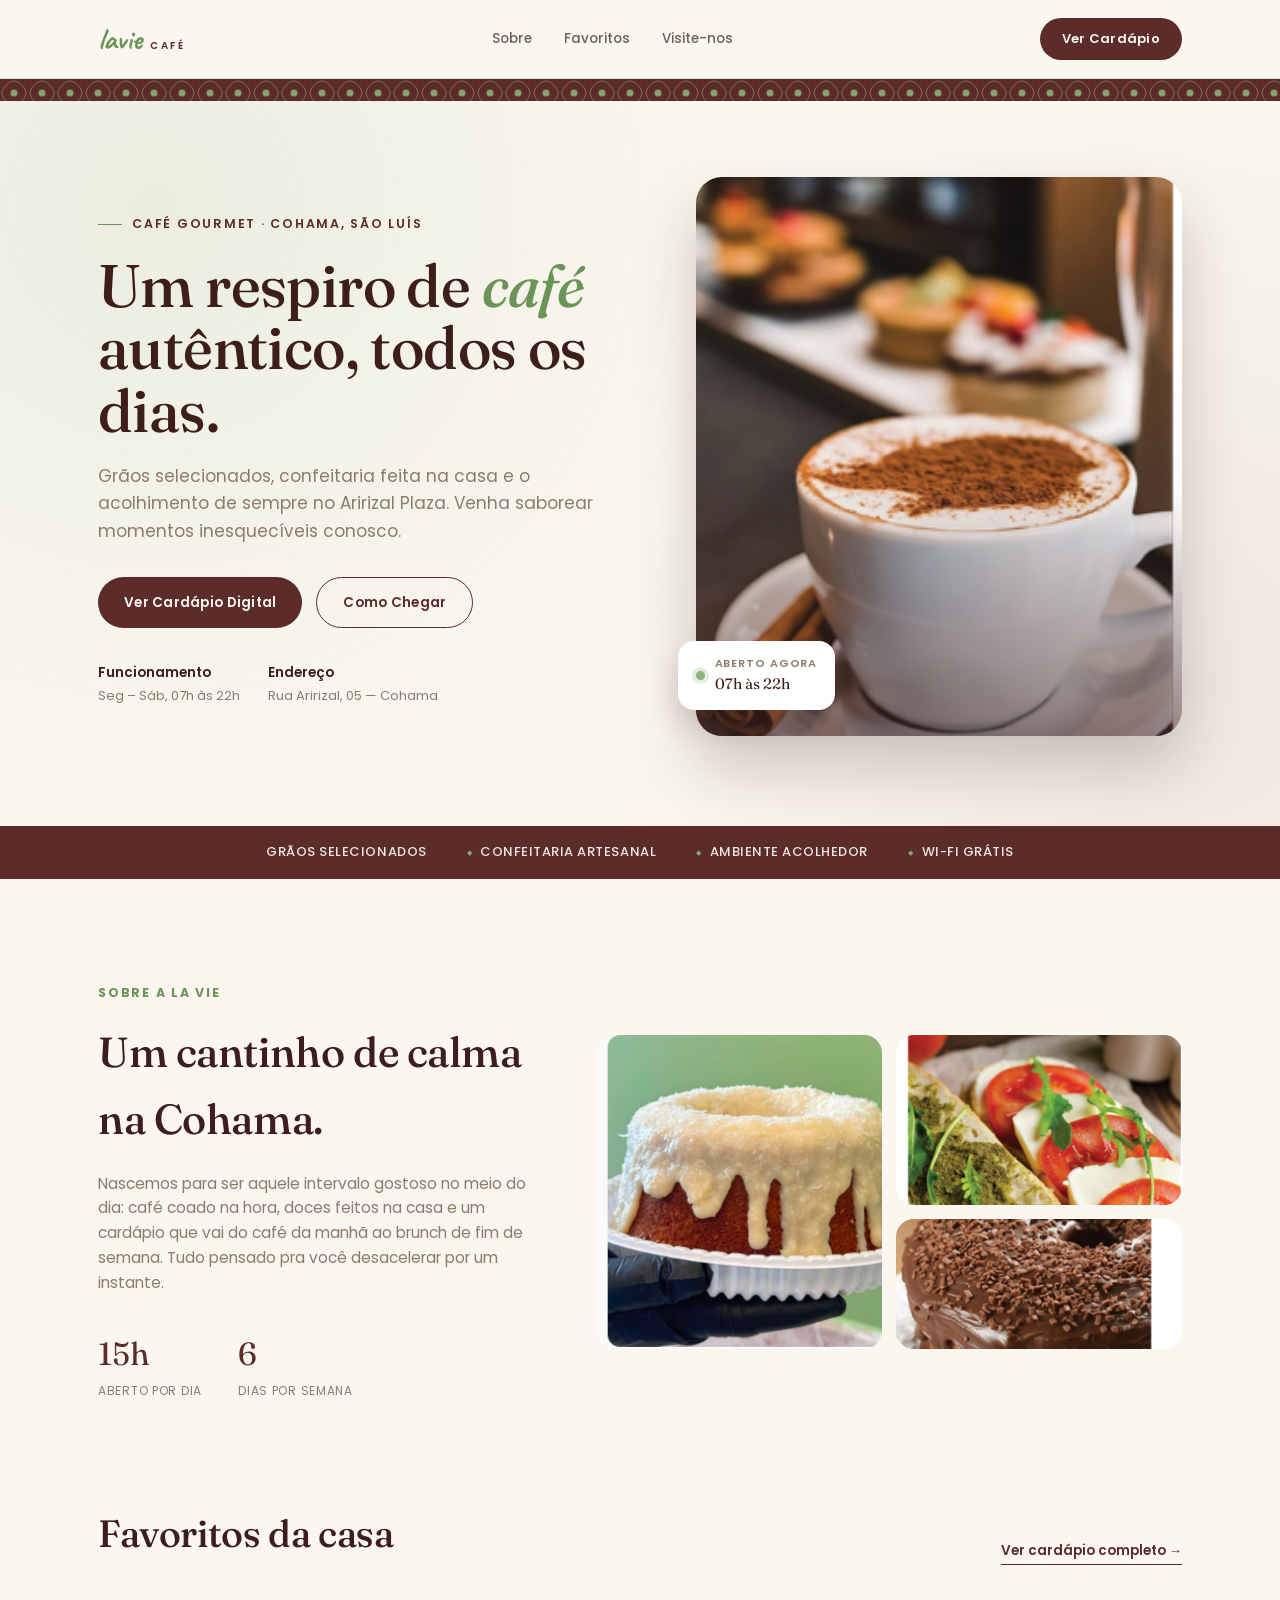
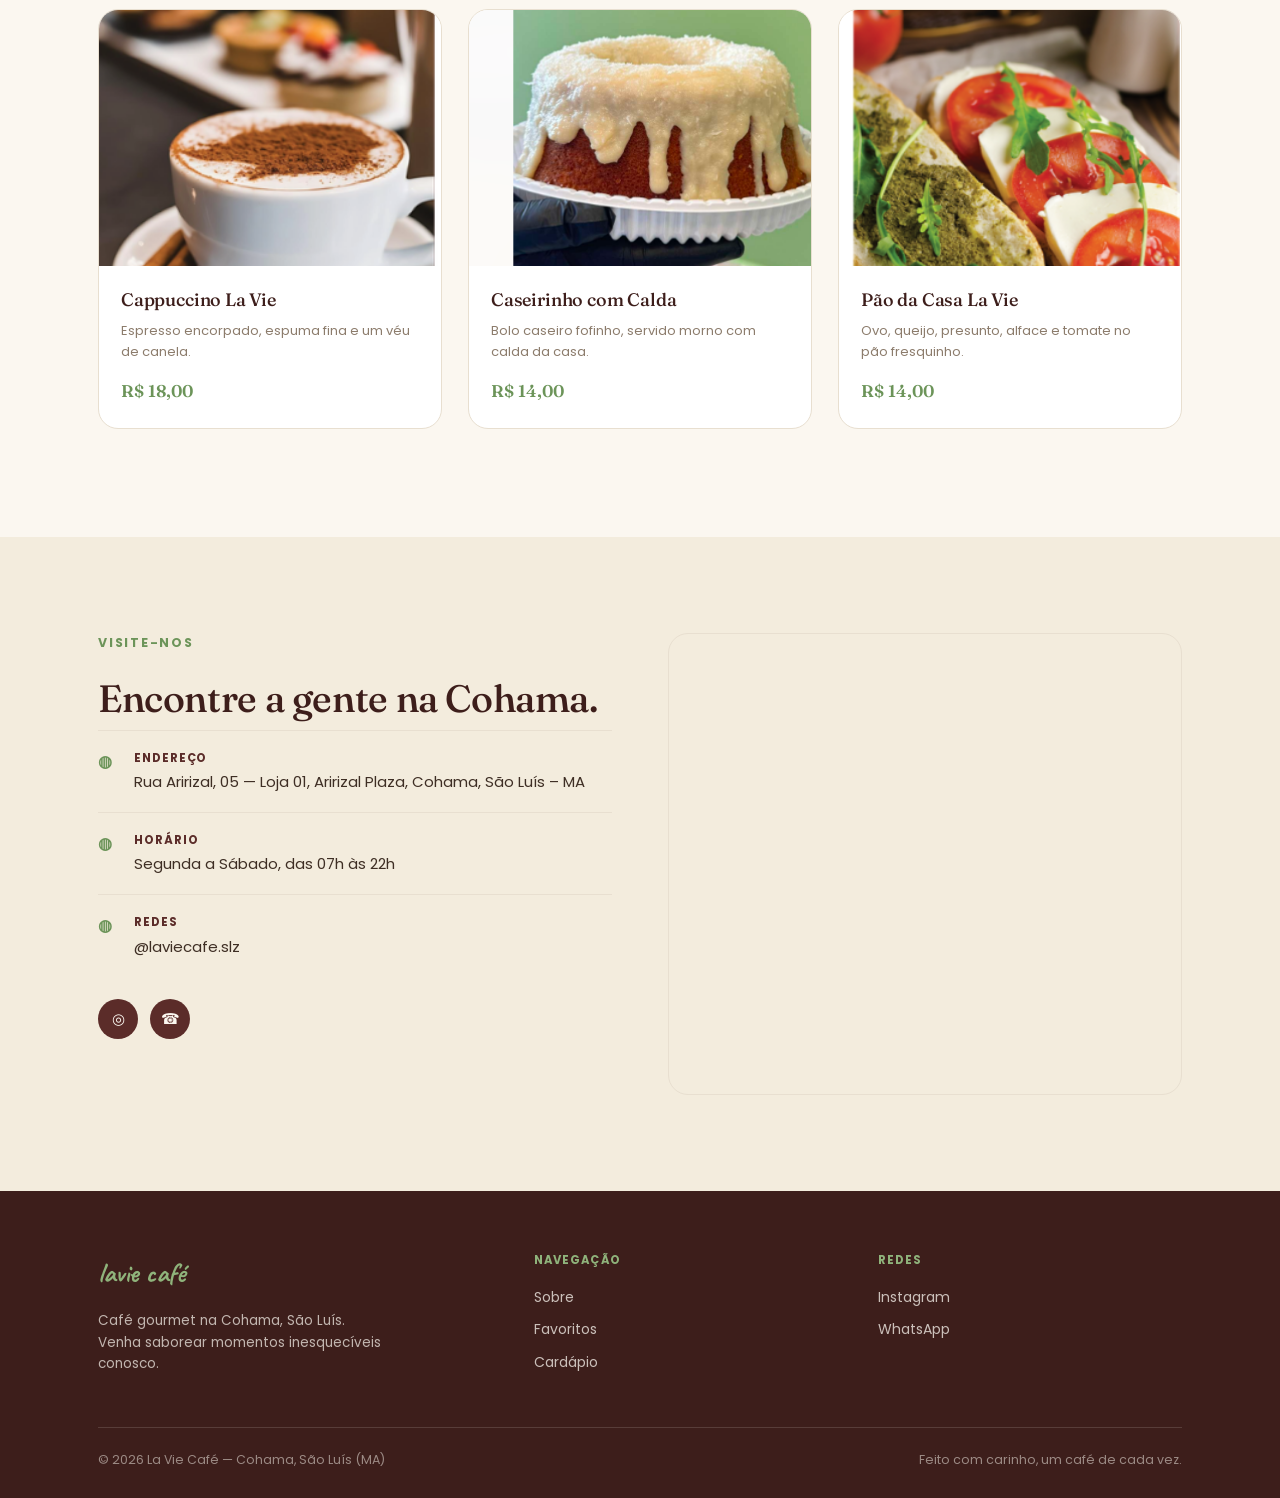
==== index.html @ a573edb9 "Site LaVie Café" ====
<!DOCTYPE html>
<html lang="pt-BR">
<head>
<meta charset="UTF-8">
<meta name="viewport" content="width=device-width, initial-scale=1.0">
<title>La Vie Café | SLZ — Café Gourmet em Cohama, São Luís</title>

<!-- Fontes -->
<link rel="preconnect" href="https://fonts.googleapis.com">
<link rel="preconnect" href="https://fonts.gstatic.com" crossorigin>
<link href="https://fonts.googleapis.com/css2?family=Caveat:wght@600;700&family=Fraunces:ital,opsz,wght@0,9..144,400;0,9..144,500;0,9..144,600;1,9..144,500&family=Poppins:wght@300;400;500;600;700&display=swap" rel="stylesheet">

<!-- CSS: base.css tem as cores/reset, home.css é só desta página -->
<link rel="stylesheet" href="css/base.css">
<link rel="stylesheet" href="css/home.css">
</head>
<body>

<header>
  <nav class="wrap">
    <div class="brand brand-script">lavie <small>café</small></div>
    <div class="navlinks">
      <a href="#sobre">Sobre</a>
      <a href="#favoritos">Favoritos</a>
      <a href="#visite">Visite-nos</a>
    </div>
    <a href="cardapio.html" class="nav-cta">Ver Cardápio</a>
  </nav>
</header>

<div class="azulejo"></div>

<section class="hero">
  <div class="wrap hero-grid">
    <div>
      <div class="eyebrow">Café Gourmet · Cohama, São Luís</div>
      <h1>Um respiro de <em>café</em> autêntico, todos os dias.</h1>
      <p class="lede">Grãos selecionados, confeitaria feita na casa e o acolhimento de sempre no Aririzal Plaza. Venha saborear momentos inesquecíveis conosco.</p>
      <div class="hero-actions">
        <a href="cardapio.html" class="btn btn-primary">Ver Cardápio Digital</a>
        <a href="#visite" class="btn btn-ghost">Como Chegar</a>
      </div>
      <div class="hero-meta">
        <div><strong>Funcionamento</strong>Seg – Sáb, 07h às 22h</div>
        <div><strong>Endereço</strong>Rua Aririzal, 05 — Cohama</div>
      </div>
    </div>
    <div class="hero-photo">
      <div class="frame">
        <img src="assets/hero-espresso.png" alt="Cappuccino La Vie servido com canela">
      </div>
      <div class="badge">
        <span class="dot"></span>
        <div><div class="t1">Aberto agora</div><div class="t2">07h às 22h</div></div>
      </div>
    </div>
  </div>
</section>

<div class="strip">
  <div class="wrap">
    <span>Grãos selecionados</span>
    <span>Confeitaria artesanal</span>
    <span>Ambiente acolhedor</span>
    <span>Wi-Fi grátis</span>
  </div>
</div>

<section class="sobre" id="sobre">
  <div class="wrap">
    <div>
      <div class="kicker">Sobre a La Vie</div>
      <h2>Um cantinho de calma na Cohama.</h2>
      <p>Nascemos para ser aquele intervalo gostoso no meio do dia: café coado na hora, doces feitos na casa e um cardápio que vai do café da manhã ao brunch de fim de semana. Tudo pensado pra você desacelerar por um instante.</p>
      <div class="stats">
        <div><div class="n">15h</div><div class="l">Aberto por dia</div></div>
        <div><div class="n">6</div><div class="l">Dias por semana</div></div>
      </div>
    </div>
    <div class="collage">
      <div class="c1"><img src="assets/gal-coco.png" alt="Bolo caseiro com calda"></div>
      <img src="assets/gal-bruschetta.png" alt="Torrada com tomate e rúcula">
      <img src="assets/gal-donut.png" alt="Bolo de chocolate cremoso">
    </div>
  </div>
</section>

<section class="favoritos" id="favoritos">
  <div class="wrap">
    <div class="fav-head">
      <h2>Favoritos da casa</h2>
      <a href="cardapio.html">Ver cardápio completo →</a>
    </div>
    <div class="fav-grid">
      <div class="fav-card">
        <div class="ph"><img src="assets/hero-espresso.png" alt="Cappuccino La Vie"></div>
        <div class="body">
          <h3>Cappuccino La Vie</h3>
          <p>Espresso encorpado, espuma fina e um véu de canela.</p>
          <div class="price">R$ 18,00</div>
        </div>
      </div>
      <div class="fav-card">
        <div class="ph"><img src="assets/gal-coco.png" alt="Caseirinho com calda"></div>
        <div class="body">
          <h3>Caseirinho com Calda</h3>
          <p>Bolo caseiro fofinho, servido morno com calda da casa.</p>
          <div class="price">R$ 14,00</div>
        </div>
      </div>
      <div class="fav-card">
        <div class="ph"><img src="assets/gal-bruschetta.png" alt="Pão da casa La Vie"></div>
        <div class="body">
          <h3>Pão da Casa La Vie</h3>
          <p>Ovo, queijo, presunto, alface e tomate no pão fresquinho.</p>
          <div class="price">R$ 14,00</div>
        </div>
      </div>
    </div>
  </div>
</section>

<section class="visit" id="visite">
  <div class="wrap">
    <div>
      <div class="kicker">Visite-nos</div>
      <h2>Encontre a gente na Cohama.</h2>
      <div class="info-row">
        <div class="ic">◍</div>
        <div><div class="label">Endereço</div><div class="val">Rua Aririzal, 05 — Loja 01, Aririzal Plaza, Cohama, São Luís – MA</div></div>
      </div>
      <div class="info-row">
        <div class="ic">◍</div>
        <div><div class="label">Horário</div><div class="val">Segunda a Sábado, das 07h às 22h</div></div>
      </div>
      <div class="info-row">
        <div class="ic">◍</div>
        <div><div class="label">Redes</div><div class="val">@laviecafe.slz</div></div>
      </div>
      <div class="socials">
        <a href="https://instagram.com/laviecafe.slz" target="_blank" rel="noopener" aria-label="Instagram">◎</a>
        <a href="#" aria-label="WhatsApp">☎</a>
      </div>
    </div>
    <div class="map-frame">
      <iframe src="https://www.google.com/maps?q=Rua+Aririzal,+05,+Cohama,+S%C3%A3o+Luis+-+MA&output=embed" loading="lazy" referrerpolicy="no-referrer-when-downgrade"></iframe>
    </div>
  </div>
</section>

<footer>
  <div class="wrap">
    <div class="foot-grid">
      <div>
        <div class="brand brand-script">lavie café</div>
        <p class="tag">Café gourmet na Cohama, São Luís. Venha saborear momentos inesquecíveis conosco.</p>
      </div>
      <div class="col">
        <div class="col-title">Navegação</div>
        <a href="#sobre">Sobre</a>
        <a href="#favoritos">Favoritos</a>
        <a href="cardapio.html">Cardápio</a>
      </div>
      <div class="col">
        <div class="col-title">Redes</div>
        <a href="https://instagram.com/laviecafe.slz" target="_blank" rel="noopener">Instagram</a>
        <a href="#">WhatsApp</a>
      </div>
    </div>
    <div class="foot-bottom">
      <span>© 2026 La Vie Café — Cohama, São Luís (MA)</span>
      <span>Feito com carinho, um café de cada vez.</span>
    </div>
  </div>
</footer>

</body>
</html>
---- css/base.css ----
/* =========================================================
   BASE.CSS
   Variáveis de cor, reset e tipografia — usado por TODAS as páginas.
   Se quiser mudar a cor principal do site inteiro, mexa aqui.
========================================================= */

:root{
  /* Cores da marca */
  --wine: #5B2C29;        /* vinho escuro — cor principal */
  --wine-deep: #3D1E1B;   /* vinho ainda mais escuro — headers/footers */
  --green: #8FB37B;       /* verde-sálvia — acentos */
  --green-dark: #6C9459;  /* verde mais escuro — texto/hover */
  --green-soft: #E4EEDC;  /* verde clarinho — fundos suaves */

  /* Neutros */
  --cream: #FBF7F0;       /* fundo principal do site */
  --cream-2: #F3ECDD;     /* fundo alternativo (seções) */
  --white: #FFFFFF;
  --text: #3E2E24;        /* texto principal */
  --text-soft: #8C7C6C;   /* texto secundário/descrições */
  --line: #E8DFD0;        /* linhas e bordas */
}

*{ box-sizing: border-box; margin: 0; padding: 0; }

html{ scroll-behavior: smooth; }

body{
  background: var(--cream);
  color: var(--text);
  font-family: 'Poppins', sans-serif;
  line-height: 1.6;
  -webkit-font-smoothing: antialiased;
}

a{ color: inherit; text-decoration: none; }
img{ max-width: 100%; display: block; }

/* Container central usado em quase toda seção */
.wrap{
  max-width: 1140px;
  margin: 0 auto;
  padding: 0 28px;
}

/* Títulos usam a fonte serifada Fraunces */
h1, h2, h3, .display{
  font-family: 'Fraunces', serif;
  font-weight: 500;
  letter-spacing: -0.01em;
}

/* Logotipo cursivo "lavie café" — reaproveitado em vários lugares */
.brand-script{
  font-family: 'Caveat', cursive;
  font-weight: 700;
  color: var(--green-dark);
}
---- css/home.css ----
/* =========================================================
   HOME.CSS
   Estilos exclusivos da página inicial (index.html).
   Depende de base.css (variáveis de cor e reset).
========================================================= */

/* ---------- Faixa de azulejo (elemento decorativo) ---------- */
.azulejo{
  height: 22px;
  width: 100%;
  background-image: url("data:image/svg+xml,%3Csvg xmlns='http://www.w3.org/2000/svg' width='56' height='56' viewBox='0 0 56 56'%3E%3Crect width='56' height='56' fill='%235B2C29'/%3E%3Cpath d='M28 4 C38 4 52 18 52 28 C52 38 38 52 28 52 C18 52 4 38 4 28 C4 18 18 4 28 4 Z' fill='none' stroke='%238FB37B' stroke-width='1.3' opacity='.8'/%3E%3Ccircle cx='28' cy='28' r='7' fill='%238FB37B' opacity='.85'/%3E%3C/svg%3E");
  background-size: 28px 28px;
}

/* ---------- Cabeçalho / navegação ---------- */
header{
  position: sticky; top: 0; z-index: 60;
  background: rgba(251,247,240,.94);
  backdrop-filter: blur(8px);
  border-bottom: 1px solid var(--line);
}
nav.wrap{ display:flex; align-items:center; justify-content:space-between; height:78px; }
.brand{ font-size:30px; display:flex; align-items:baseline; gap:8px; }
.brand small{
  font-family:'Poppins',sans-serif; font-size:10px; letter-spacing:.25em;
  text-transform:uppercase; color:var(--wine); font-weight:600;
}
.navlinks{ display:flex; gap:32px; font-size:13.5px; font-weight:500; }
.navlinks a{ opacity:.75; transition:opacity .2s, color .2s; }
.navlinks a:hover{ opacity:1; color:var(--wine); }
.nav-cta{
  font-size:13px; padding:11px 22px; background:var(--wine); color:var(--cream);
  border-radius:999px; font-weight:600; letter-spacing:.02em;
  transition:background .2s, transform .2s;
}
.nav-cta:hover{ background:var(--wine-deep); transform:translateY(-1px); }

/* ---------- Hero ---------- */
.hero{ padding:76px 0 90px; position:relative; overflow:hidden; }
.hero::before{
  content:""; position:absolute; inset:0;
  background: radial-gradient(circle at 12% 15%, rgba(143,179,123,.14), transparent 45%),
              radial-gradient(circle at 92% 80%, rgba(91,44,41,.08), transparent 45%);
  pointer-events:none;
}
.hero-grid{ display:grid; grid-template-columns:1.05fr .95fr; gap:60px; align-items:center; position:relative; }
.eyebrow{
  display:inline-flex; align-items:center; gap:10px; font-size:12.5px;
  letter-spacing:.14em; text-transform:uppercase; color:var(--wine); font-weight:600; margin-bottom:20px;
}
.eyebrow::before{ content:""; width:24px; height:1px; background:var(--green-dark); }
.hero h1{ font-size:clamp(38px,5.2vw,60px); line-height:1.04; color:var(--wine-deep); }
.hero h1 em{ font-style:italic; color:var(--green-dark); }
.hero p.lede{ margin-top:22px; font-size:17px; max-width:46ch; color:var(--text-soft); }
.hero-actions{ margin-top:32px; display:flex; gap:14px; flex-wrap:wrap; }

.btn{
  display:inline-flex; align-items:center; gap:8px; padding:14px 26px; border-radius:999px;
  font-size:13.5px; font-weight:600; letter-spacing:.02em;
  transition:transform .18s ease, box-shadow .18s ease, background .18s ease;
}
.btn-primary{ background:var(--wine); color:var(--cream); }
.btn-primary:hover{ transform:translateY(-2px); box-shadow:0 12px 26px rgba(91,44,41,.28); background:var(--wine-deep); }
.btn-ghost{ border:1.5px solid var(--wine); color:var(--wine); }
.btn-ghost:hover{ background:var(--wine); color:var(--cream); transform:translateY(-2px); }

.hero-meta{ margin-top:34px; display:flex; gap:28px; flex-wrap:wrap; font-size:13px; color:var(--text-soft); }
.hero-meta strong{ display:block; color:var(--wine-deep); font-size:13.5px; font-weight:600; margin-bottom:2px; }

.hero-photo{ position:relative; }
.hero-photo .frame{
  border-radius:26px; overflow:hidden; position:relative;
  box-shadow:0 30px 60px rgba(61,30,27,.22);
  aspect-ratio: 4/4.6;
}
.hero-photo .frame img{ width:100%; height:100%; object-fit:cover; }
.hero-photo .frame::after{
  content:""; position:absolute; inset:0;
  background:linear-gradient(180deg, rgba(61,30,27,0) 55%, rgba(61,30,27,.55) 100%);
}
.badge{
  position:absolute; left:-18px; bottom:26px;
  background:var(--white); border-radius:16px; padding:14px 18px;
  box-shadow:0 14px 30px rgba(61,30,27,.18);
  display:flex; align-items:center; gap:10px; z-index:2;
}
.badge .dot{ width:9px; height:9px; border-radius:50%; background:var(--green); box-shadow:0 0 0 4px var(--green-soft); }
.badge .t1{ font-size:11px; text-transform:uppercase; letter-spacing:.08em; color:var(--text-soft); font-weight:600; }
.badge .t2{ font-family:'Fraunces',serif; font-size:15px; color:var(--wine-deep); }

/* ---------- Faixa de destaques ---------- */
.strip{ background:var(--wine); color:var(--cream); padding:16px 0; }
.strip .wrap{
  display:flex; justify-content:center; gap:40px; flex-wrap:wrap;
  font-size:13px; letter-spacing:.04em; text-transform:uppercase; font-weight:500; opacity:.92;
}
.strip .wrap span{ display:flex; align-items:center; gap:8px; }
.strip .wrap span::before{ content:"◆"; font-size:7px; color:var(--green); }
.strip .wrap span:first-child::before{ display:none; }

/* ---------- Sobre ---------- */
.sobre{ padding:104px 0; }
.sobre .wrap{ display:grid; grid-template-columns:.85fr 1.15fr; gap:64px; align-items:center; }
.kicker{ font-size:12.5px; letter-spacing:.14em; text-transform:uppercase; color:var(--green-dark); font-weight:700; margin-bottom:16px; }
.sobre h2{ font-size:clamp(30px,4vw,42px); color:var(--wine-deep); }
.sobre p{ margin-top:18px; font-size:15.5px; color:var(--text-soft); max-width:48ch; }
.sobre .stats{ display:flex; gap:36px; margin-top:32px; }
.sobre .stats .n{ font-family:'Fraunces',serif; font-size:32px; color:var(--wine); }
.sobre .stats .l{ font-size:12px; color:var(--text-soft); text-transform:uppercase; letter-spacing:.06em; margin-top:2px; }

.collage{ display:grid; grid-template-columns:1fr 1fr; grid-template-rows:170px 130px; gap:14px; }
.collage img{ width:100%; height:100%; object-fit:cover; border-radius:18px; }
.collage .c1{ grid-row:1/3; height:100%; }
.collage .c1 img{ height:100%; }

/* ---------- Favoritos da casa ---------- */
.favoritos{ padding:0 0 108px; }
.fav-head{ display:flex; justify-content:space-between; align-items:flex-end; gap:24px; margin-bottom:44px; flex-wrap:wrap; }
.fav-head h2{ font-size:clamp(28px,3.6vw,38px); color:var(--wine-deep); }
.fav-head a{ font-size:13.5px; font-weight:600; color:var(--wine); border-bottom:1.5px solid var(--wine); padding-bottom:2px; }
.fav-grid{ display:grid; grid-template-columns:repeat(3,1fr); gap:26px; }
.fav-card{ background:var(--white); border-radius:20px; overflow:hidden; border:1px solid var(--line); transition:transform .2s ease, box-shadow .2s ease; }
.fav-card:hover{ transform:translateY(-5px); box-shadow:0 18px 34px rgba(61,30,27,.14); }
.fav-card .ph{ aspect-ratio:4/3; overflow:hidden; }
.fav-card .ph img{ width:100%; height:100%; object-fit:cover; }
.fav-card .body{ padding:20px 22px 24px; }
.fav-card h3{ font-size:18px; color:var(--wine-deep); }
.fav-card p{ font-size:13px; color:var(--text-soft); margin-top:6px; }
.fav-card .price{ margin-top:14px; font-family:'Fraunces',serif; font-weight:600; color:var(--green-dark); font-size:17px; }

/* ---------- Visite-nos ---------- */
.visit{ background:var(--cream-2); padding:96px 0; }
.visit .wrap{ display:grid; grid-template-columns:1fr 1fr; gap:56px; }
.visit h2{ font-size:clamp(28px,3.6vw,38px); color:var(--wine-deep); }
.info-row{ display:flex; gap:16px; padding:18px 0; border-top:1px solid var(--line); }
.info-row:last-of-type{ border-bottom:1px solid var(--line); }
.info-row .ic{ width:20px; color:var(--green-dark); font-weight:700; }
.info-row .label{ font-size:11.5px; text-transform:uppercase; letter-spacing:.08em; color:var(--wine); font-weight:700; }
.info-row .val{ margin-top:3px; font-size:15px; }
.socials{ display:flex; gap:12px; margin-top:22px; }
.socials a{
  width:40px; height:40px; border-radius:50%; background:var(--wine); color:var(--cream);
  display:flex; align-items:center; justify-content:center; font-size:15px;
  transition:background .2s, transform .2s;
}
.socials a:hover{ background:var(--wine-deep); transform:translateY(-2px); }
.map-frame{ border-radius:20px; overflow:hidden; border:1px solid var(--line); aspect-ratio:4/3.6; }
.map-frame iframe{ width:100%; height:100%; border:0; filter:sepia(6%) saturate(1.05); }

/* ---------- Rodapé ---------- */
footer{ background:var(--wine-deep); color:var(--cream); padding:60px 0 28px; }
.foot-grid{ display:grid; grid-template-columns:1.3fr 1fr 1fr; gap:40px; }
footer .brand{ color:var(--green); font-size:28px; }
footer p.tag{ margin-top:14px; max-width:32ch; font-size:13.5px; color:rgba(251,247,240,.7); }
.col-title{ font-size:11.5px; text-transform:uppercase; letter-spacing:.1em; color:var(--green); margin-bottom:16px; font-weight:700; }
footer .col a{ display:block; margin-bottom:10px; font-size:14px; color:rgba(251,247,240,.75); }
footer .col a:hover{ color:var(--cream); }
.foot-bottom{
  margin-top:44px; padding-top:22px; border-top:1px solid rgba(251,247,240,.14);
  display:flex; justify-content:space-between; font-size:12.5px; color:rgba(251,247,240,.5); flex-wrap:wrap; gap:10px;
}

/* ---------- Responsivo ---------- */
@media (max-width:900px){
  .navlinks{ display:none; }
  .hero-grid, .sobre .wrap, .visit .wrap{ grid-template-columns:1fr; }
  .fav-grid{ grid-template-columns:1fr; }
  .foot-grid{ grid-template-columns:1fr; gap:30px; }
  .badge{ left:16px; }
  .collage{ grid-template-rows:220px 150px; }
}
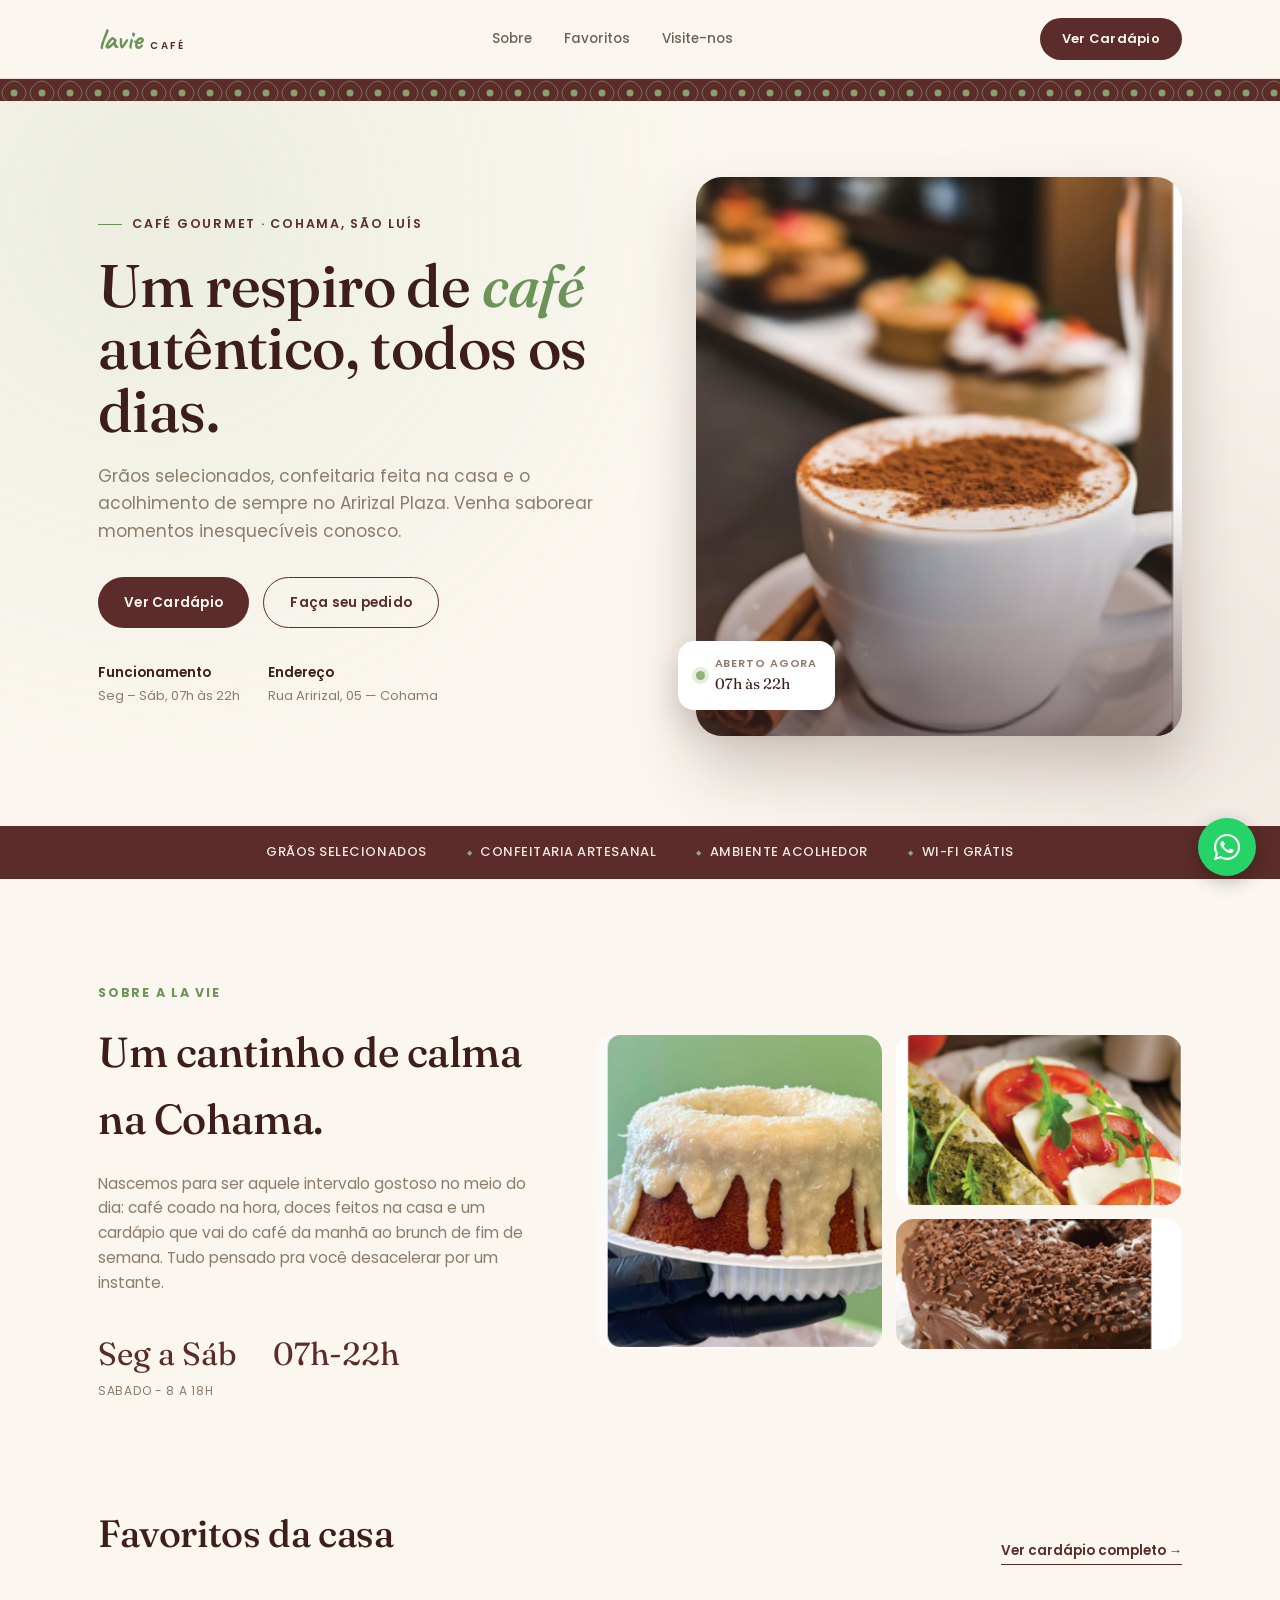
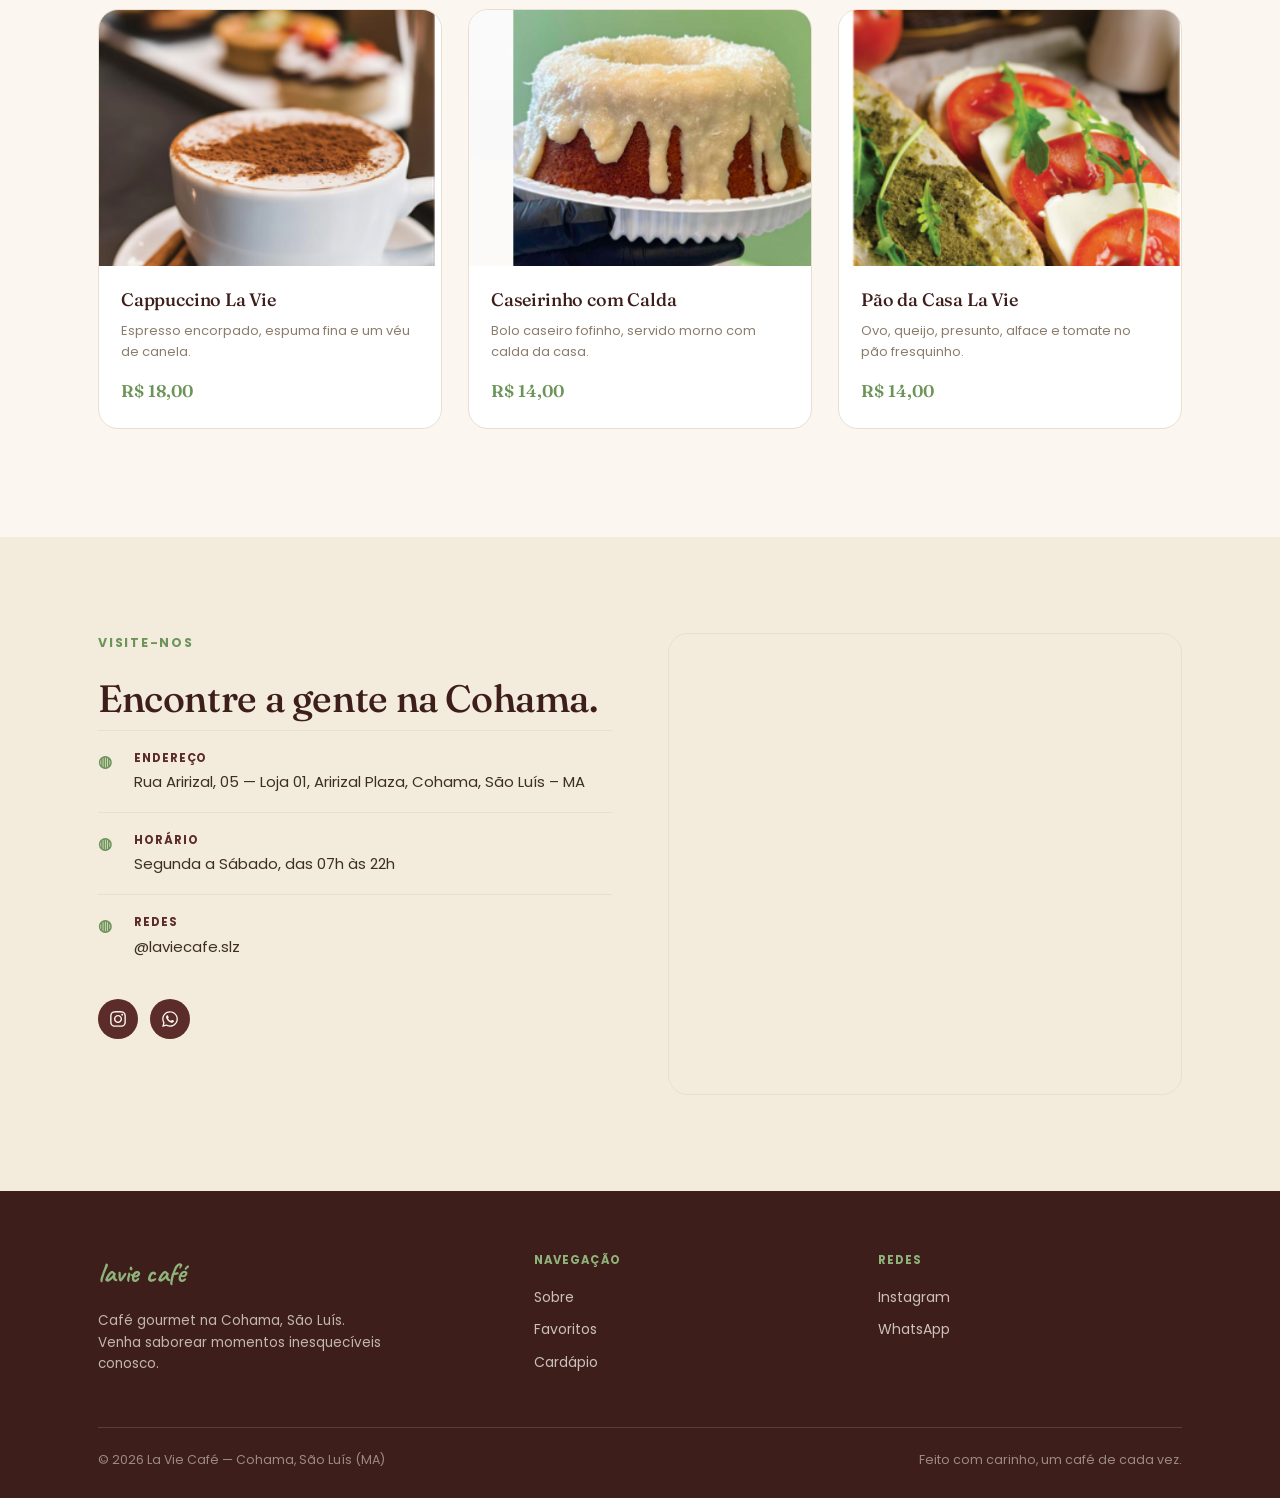
==== commit a57c9b55: "update map iframe to new location" ====
--- a/index.html
+++ b/index.html
@@ -37,8 +37,8 @@
       <h1>Um respiro de <em>café</em> autêntico, todos os dias.</h1>
       <p class="lede">Grãos selecionados, confeitaria feita na casa e o acolhimento de sempre no Aririzal Plaza. Venha saborear momentos inesquecíveis conosco.</p>
       <div class="hero-actions">
-        <a href="cardapio.html" class="btn btn-primary">Ver Cardápio Digital</a>
-        <a href="#visite" class="btn btn-ghost">Como Chegar</a>
+        <a href="cardapio.html" class="btn btn-primary">Ver Cardápio</a>
+        <a href="https://wa.me/5598999999999?text=Ol%C3%A1!%20Gostaria%20de%20fazer%20um%20pedido." class="btn btn-ghost" target="_blank" rel="noopener">Faça seu pedido</a>
       </div>
       <div class="hero-meta">
         <div><strong>Funcionamento</strong>Seg – Sáb, 07h às 22h</div>
@@ -73,8 +73,8 @@
       <h2>Um cantinho de calma na Cohama.</h2>
       <p>Nascemos para ser aquele intervalo gostoso no meio do dia: café coado na hora, doces feitos na casa e um cardápio que vai do café da manhã ao brunch de fim de semana. Tudo pensado pra você desacelerar por um instante.</p>
       <div class="stats">
-        <div><div class="n">15h</div><div class="l">Aberto por dia</div></div>
-        <div><div class="n">6</div><div class="l">Dias por semana</div></div>
+        <div><div class="n">Seg a Sáb</div><div class="l">Sabado - 8 a 18h</div></div>
+        <div><div class="n">07h-22h</div><div class="l"></div></div>
       </div>
     </div>
     <div class="collage">
@@ -138,12 +138,17 @@
         <div><div class="label">Redes</div><div class="val">@laviecafe.slz</div></div>
       </div>
       <div class="socials">
-        <a href="https://instagram.com/laviecafe.slz" target="_blank" rel="noopener" aria-label="Instagram">◎</a>
-        <a href="#" aria-label="WhatsApp">☎</a>
+        <a href="https://instagram.com/laviecafe.slz" target="_blank" rel="noopener" aria-label="Instagram">
+          <svg viewBox="0 0 448 512" width="18" height="18" fill="currentColor" aria-hidden="true"><path d="M224.1 141c-63.6 0-114.9 51.3-114.9 114.9s51.3 114.9 114.9 114.9S339 319.5 339 255.9 287.7 141 224.1 141zm0 189.6c-41.1 0-74.7-33.5-74.7-74.7s33.5-74.7 74.7-74.7 74.7 33.5 74.7 74.7-33.6 74.7-74.7 74.7zm146.4-194.3c0 14.9-12 26.8-26.8 26.8-14.9 0-26.8-12-26.8-26.8s12-26.8 26.8-26.8 26.8 12 26.8 26.8zm76.1 27.2c-1.7-35.9-9.9-67.7-36.2-93.9-26.2-26.2-58-34.4-93.9-36.2-37-2.1-147.9-2.1-184.9 0-35.8 1.7-67.6 9.9-93.9 36.1s-34.4 58-36.2 93.9c-2.1 37-2.1 147.9 0 184.9 1.7 35.9 9.9 67.7 36.2 93.9s58 34.4 93.9 36.2c37 2.1 147.9 2.1 184.9 0 35.9-1.7 67.7-9.9 93.9-36.2 26.2-26.2 34.4-58 36.2-93.9 2.1-37 2.1-147.8 0-184.8zM398.8 388c-7.8 19.6-22.9 34.7-42.6 42.6-29.5 11.7-99.5 9-132.1 9s-102.7 2.6-132.1-9c-19.6-7.8-34.7-22.9-42.6-42.6-11.7-29.5-9-99.5-9-132.1s-2.6-102.7 9-132.1c7.8-19.6 22.9-34.7 42.6-42.6 29.5-11.7 99.5-9 132.1-9s102.7-2.6 132.1 9c19.6 7.8 34.7 22.9 42.6 42.6 11.7 29.5 9 99.5 9 132.1s2.7 102.7-9 132.1z"/></svg>
+        </a>
+        <a href="https://wa.me/5598999999999" target="_blank" rel="noopener" aria-label="WhatsApp">
+          <svg viewBox="0 0 448 512" width="18" height="18" fill="currentColor" aria-hidden="true"><path d="M380.9 97.1C339 55.1 283.2 32 223.9 32c-122.4 0-222 99.6-222 222 0 39.1 10.2 77.3 29.6 111L0 480l117.7-30.9c32.4 17.7 68.9 27 106.1 27h.1c122.3 0 224.1-99.6 224.1-222 0-59.3-25.2-115-67.1-157zm-157 341.6c-33.2 0-65.7-8.9-94-25.7l-6.7-4-69.8 18.3L72 359.2l-4.4-7c-18.5-29.4-28.2-63.3-28.2-98.2 0-101.7 82.8-184.5 184.6-184.5 49.3 0 95.6 19.2 130.4 54.1 34.8 34.9 56.2 81.2 56.1 130.5 0 101.8-84.9 184.6-186.6 184.6zm101.2-138.2c-5.5-2.8-32.8-16.2-37.9-18-5.1-1.9-8.8-2.8-12.5 2.8-3.7 5.6-14.3 18-17.6 21.8-3.2 3.7-6.5 4.2-12 1.4-32.6-16.3-54-29.1-75.5-66-5.7-9.8 5.7-9.1 16.3-30.3 1.8-3.7.9-6.9-.5-9.7-1.4-2.8-12.5-30.1-17.1-41.2-4.5-10.8-9.1-9.3-12.5-9.5-3.2-.2-6.9-.2-10.6-.2-3.7 0-9.7 1.4-14.8 6.9-5.1 5.6-19.4 19-19.4 46.3 0 27.3 19.9 53.7 22.6 57.4 2.8 3.7 39.1 59.7 94.8 83.8 35.2 15.2 49 16.5 66.6 13.9 10.7-1.6 32.8-13.4 37.4-26.4 4.6-13 4.6-24.1 3.2-26.4-1.3-2.5-5-3.9-10.5-6.6z"/></svg>
+        </a>
       </div>
     </div>
     <div class="map-frame">
-      <iframe src="https://www.google.com/maps?q=Rua+Aririzal,+05,+Cohama,+S%C3%A3o+Luis+-+MA&output=embed" loading="lazy" referrerpolicy="no-referrer-when-downgrade"></iframe>
+      <iframe src="https://www.google.com/maps/embed?pb=!1m18!1m12!1m3!1d837.9492968579331!2d-44.24095417918345!3d-2.5130800776276963!2m3!1f0!2f0!3f0!3m2!1i1024!2i768!4f13.1!3m3!1m2!1s0x7f691e059f0cde1%3A0xb553c8f141ab4992!2sLa%20Vie%20Caf%C3%A9!5e0!3m2!1spt-BR!2sbr!4v1788914281355!5m2!1spt-BR!2sbr" loading="lazy" referrerpolicy="no-referrer-when-downgrade"></iframe>
+      
     </div>
   </div>
 </section>
@@ -164,7 +169,7 @@
       <div class="col">
         <div class="col-title">Redes</div>
         <a href="https://instagram.com/laviecafe.slz" target="_blank" rel="noopener">Instagram</a>
-        <a href="#">WhatsApp</a>
+        <a href="https://wa.me/5598999999999" target="_blank" rel="noopener">WhatsApp</a>
       </div>
     </div>
     <div class="foot-bottom">
@@ -174,5 +179,9 @@
   </div>
 </footer>
 
+<a href="https://wa.me/5598999999999?text=Ol%C3%A1!%20Gostaria%20de%20fazer%20um%20pedido." class="whatsapp-float" target="_blank" rel="noopener" aria-label="Fale conosco no WhatsApp">
+  <svg viewBox="0 0 448 512" width="30" height="30" fill="currentColor" aria-hidden="true"><path d="M380.9 97.1C339 55.1 283.2 32 223.9 32c-122.4 0-222 99.6-222 222 0 39.1 10.2 77.3 29.6 111L0 480l117.7-30.9c32.4 17.7 68.9 27 106.1 27h.1c122.3 0 224.1-99.6 224.1-222 0-59.3-25.2-115-67.1-157zm-157 341.6c-33.2 0-65.7-8.9-94-25.7l-6.7-4-69.8 18.3L72 359.2l-4.4-7c-18.5-29.4-28.2-63.3-28.2-98.2 0-101.7 82.8-184.5 184.6-184.5 49.3 0 95.6 19.2 130.4 54.1 34.8 34.9 56.2 81.2 56.1 130.5 0 101.8-84.9 184.6-186.6 184.6zm101.2-138.2c-5.5-2.8-32.8-16.2-37.9-18-5.1-1.9-8.8-2.8-12.5 2.8-3.7 5.6-14.3 18-17.6 21.8-3.2 3.7-6.5 4.2-12 1.4-32.6-16.3-54-29.1-75.5-66-5.7-9.8 5.7-9.1 16.3-30.3 1.8-3.7.9-6.9-.5-9.7-1.4-2.8-12.5-30.1-17.1-41.2-4.5-10.8-9.1-9.3-12.5-9.5-3.2-.2-6.9-.2-10.6-.2-3.7 0-9.7 1.4-14.8 6.9-5.1 5.6-19.4 19-19.4 46.3 0 27.3 19.9 53.7 22.6 57.4 2.8 3.7 39.1 59.7 94.8 83.8 35.2 15.2 49 16.5 66.6 13.9 10.7-1.6 32.8-13.4 37.4-26.4 4.6-13 4.6-24.1 3.2-26.4-1.3-2.5-5-3.9-10.5-6.6z"/></svg>
+</a>
+
 </body>
 </html>
--- a/css/base.css
+++ b/css/base.css
@@ -56,3 +56,17 @@
   font-weight: 700;
   color: var(--green-dark);
 }
+
+/* Balão flutuante do WhatsApp — presente em todas as páginas */
+.whatsapp-float{
+  position:fixed; right:24px; bottom:24px; z-index:999;
+  width:58px; height:58px; border-radius:50%;
+  background:#25D366; color:#fff;
+  display:flex; align-items:center; justify-content:center;
+  box-shadow:0 6px 18px rgba(0,0,0,.25);
+  transition:transform .2s, box-shadow .2s;
+}
+.whatsapp-float:hover{ transform:translateY(-3px) scale(1.05); box-shadow:0 10px 22px rgba(0,0,0,.3); }
+@media (max-width:600px){
+  .whatsapp-float{ right:16px; bottom:16px; width:52px; height:52px; }
+}
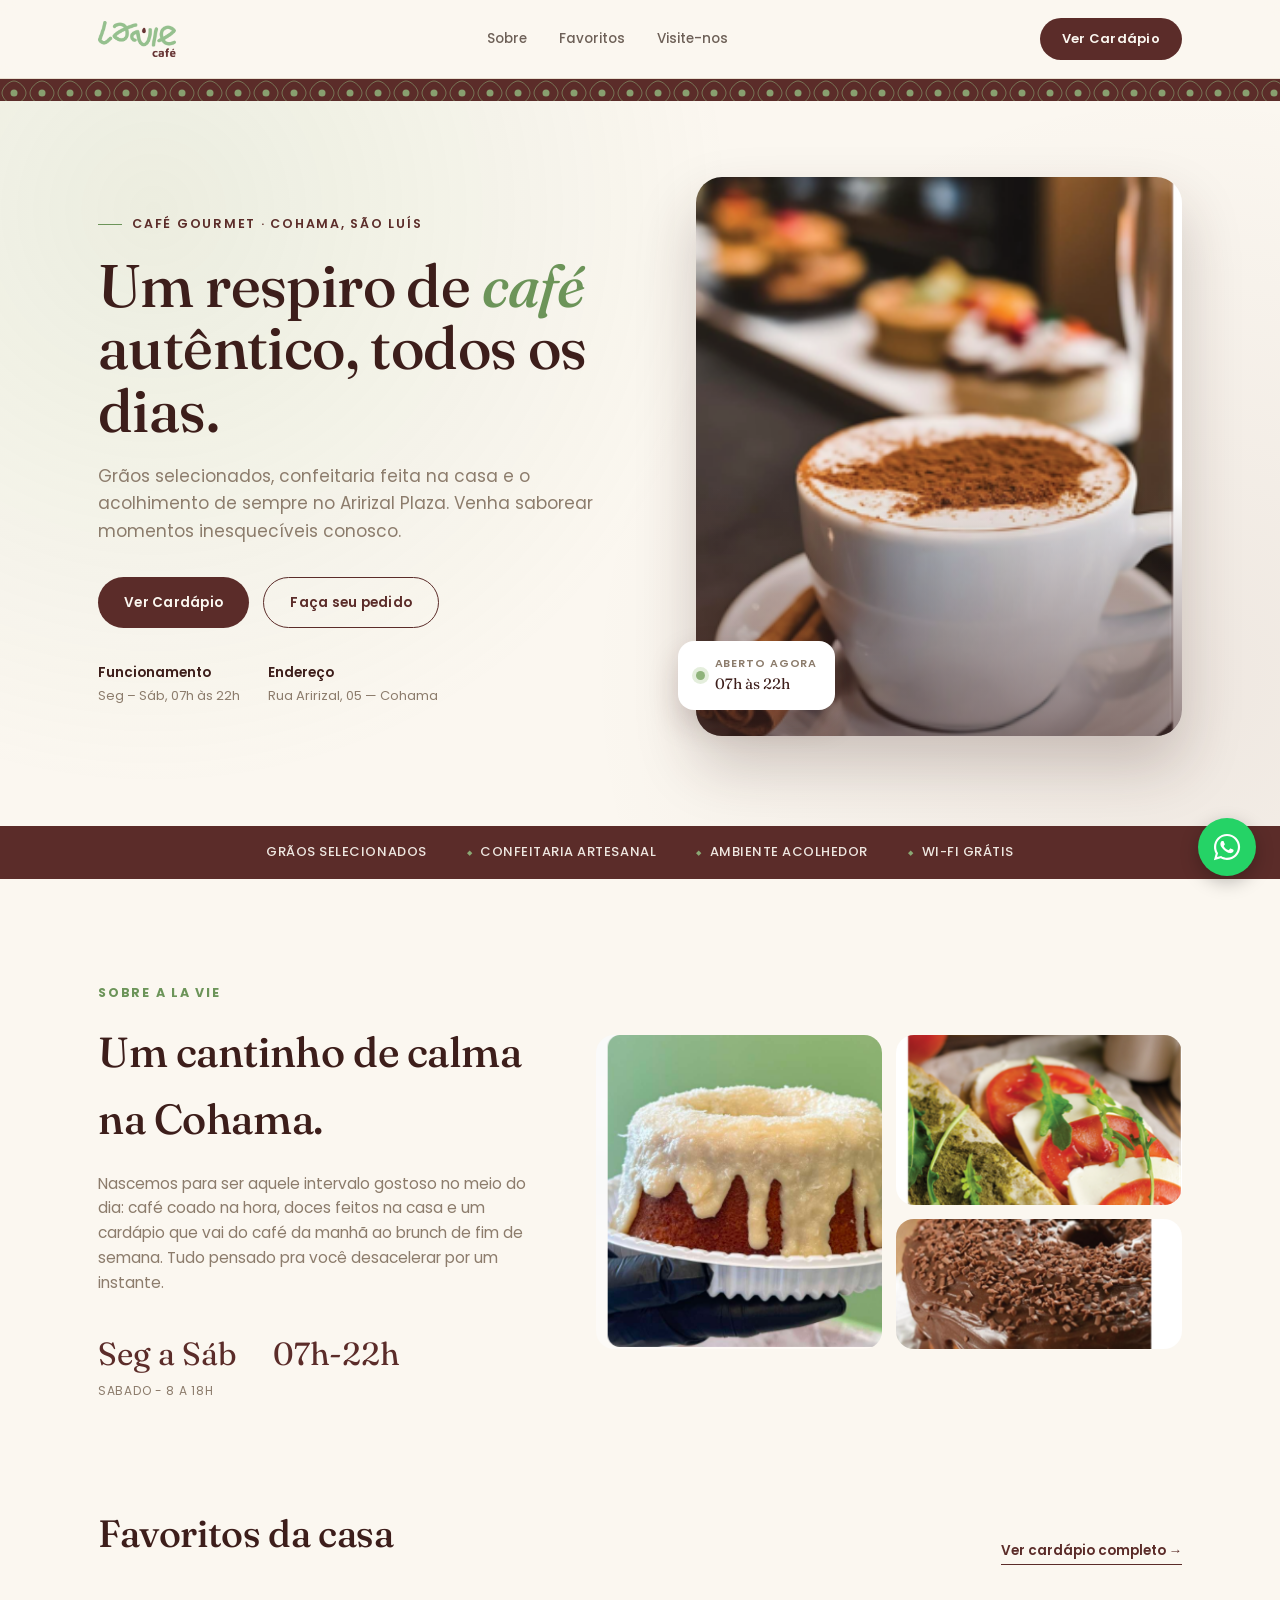
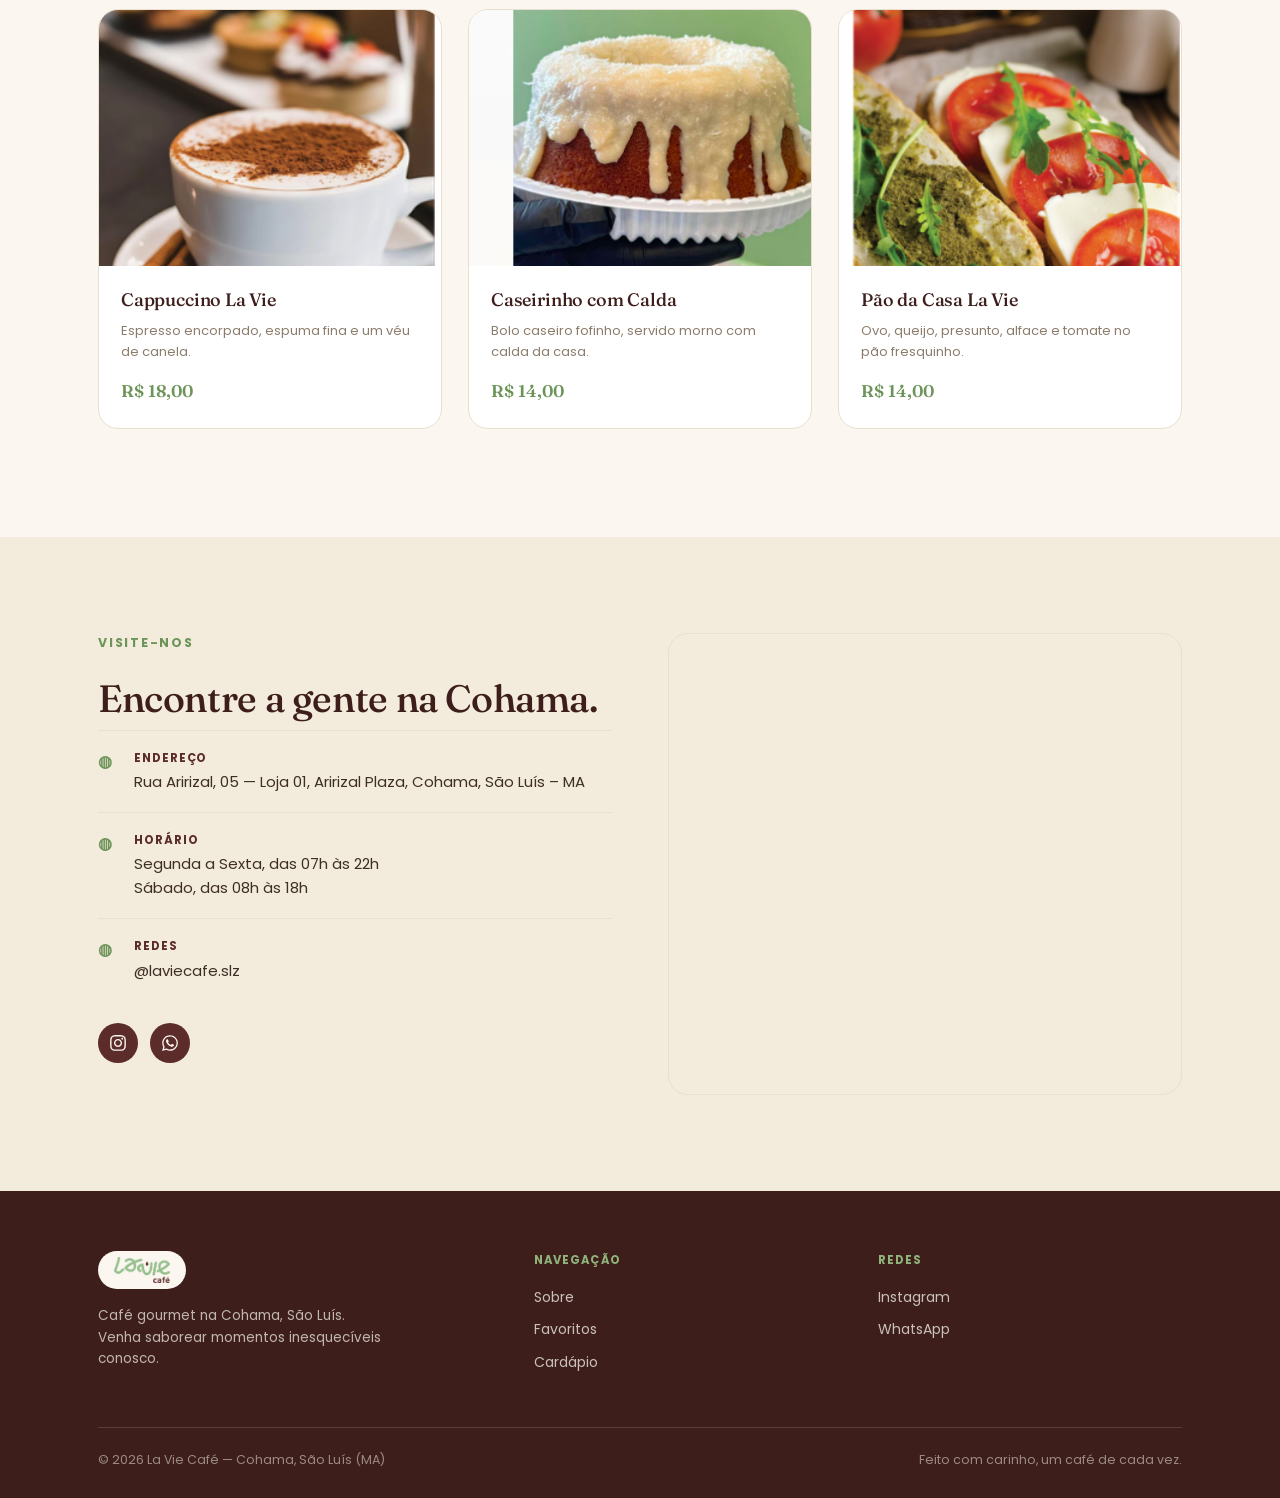
==== commit 0fcfc455: "update" ====
--- a/index.html
+++ b/index.html
@@ -18,7 +18,7 @@
 
 <header>
   <nav class="wrap">
-    <div class="brand brand-script">lavie <small>café</small></div>
+    <img src="assets/logo-lavie.png" alt="La Vie Café" class="brand-logo">
     <div class="navlinks">
       <a href="#sobre">Sobre</a>
       <a href="#favoritos">Favoritos</a>
@@ -131,7 +131,7 @@
       </div>
       <div class="info-row">
         <div class="ic">◍</div>
-        <div><div class="label">Horário</div><div class="val">Segunda a Sábado, das 07h às 22h</div></div>
+        <div><div class="label">Horário</div><div class="val">Segunda a Sexta, das 07h às 22h<br>Sábado, das 08h às 18h        </div></div>
       </div>
       <div class="info-row">
         <div class="ic">◍</div>
@@ -157,7 +157,7 @@
   <div class="wrap">
     <div class="foot-grid">
       <div>
-        <div class="brand brand-script">lavie café</div>
+        <div class="brand-logo-chip"><img src="assets/logo-lavie.png" alt="La Vie Café" class="brand-logo"></div>
         <p class="tag">Café gourmet na Cohama, São Luís. Venha saborear momentos inesquecíveis conosco.</p>
       </div>
       <div class="col">
--- a/css/base.css
+++ b/css/base.css
@@ -57,6 +57,15 @@
   color: var(--green-dark);
 }
 
+/* Logo em imagem (assets/logo-lavie.png) — reaproveitado em vários lugares */
+.brand-logo{ height: 30px; width: auto; display: block; }
+
+/* Fundo clarinho atrás da logo quando ela fica sobre uma área escura (vinho) */
+.brand-logo-chip{
+  display: inline-flex; align-items: center;
+  background: var(--cream); padding: 6px 16px; border-radius: 999px;
+}
+
 /* Balão flutuante do WhatsApp — presente em todas as páginas */
 .whatsapp-float{
   position:fixed; right:24px; bottom:24px; z-index:999;
--- a/css/home.css
+++ b/css/home.css
@@ -20,11 +20,7 @@
   border-bottom: 1px solid var(--line);
 }
 nav.wrap{ display:flex; align-items:center; justify-content:space-between; height:78px; }
-.brand{ font-size:30px; display:flex; align-items:baseline; gap:8px; }
-.brand small{
-  font-family:'Poppins',sans-serif; font-size:10px; letter-spacing:.25em;
-  text-transform:uppercase; color:var(--wine); font-weight:600;
-}
+nav .brand-logo{ height:36px; }
 .navlinks{ display:flex; gap:32px; font-size:13.5px; font-weight:500; }
 .navlinks a{ opacity:.75; transition:opacity .2s, color .2s; }
 .navlinks a:hover{ opacity:1; color:var(--wine); }
@@ -150,7 +146,7 @@
 /* ---------- Rodapé ---------- */
 footer{ background:var(--wine-deep); color:var(--cream); padding:60px 0 28px; }
 .foot-grid{ display:grid; grid-template-columns:1.3fr 1fr 1fr; gap:40px; }
-footer .brand{ color:var(--green); font-size:28px; }
+footer .brand-logo{ height:26px; }
 footer p.tag{ margin-top:14px; max-width:32ch; font-size:13.5px; color:rgba(251,247,240,.7); }
 .col-title{ font-size:11.5px; text-transform:uppercase; letter-spacing:.1em; color:var(--green); margin-bottom:16px; font-weight:700; }
 footer .col a{ display:block; margin-bottom:10px; font-size:14px; color:rgba(251,247,240,.75); }
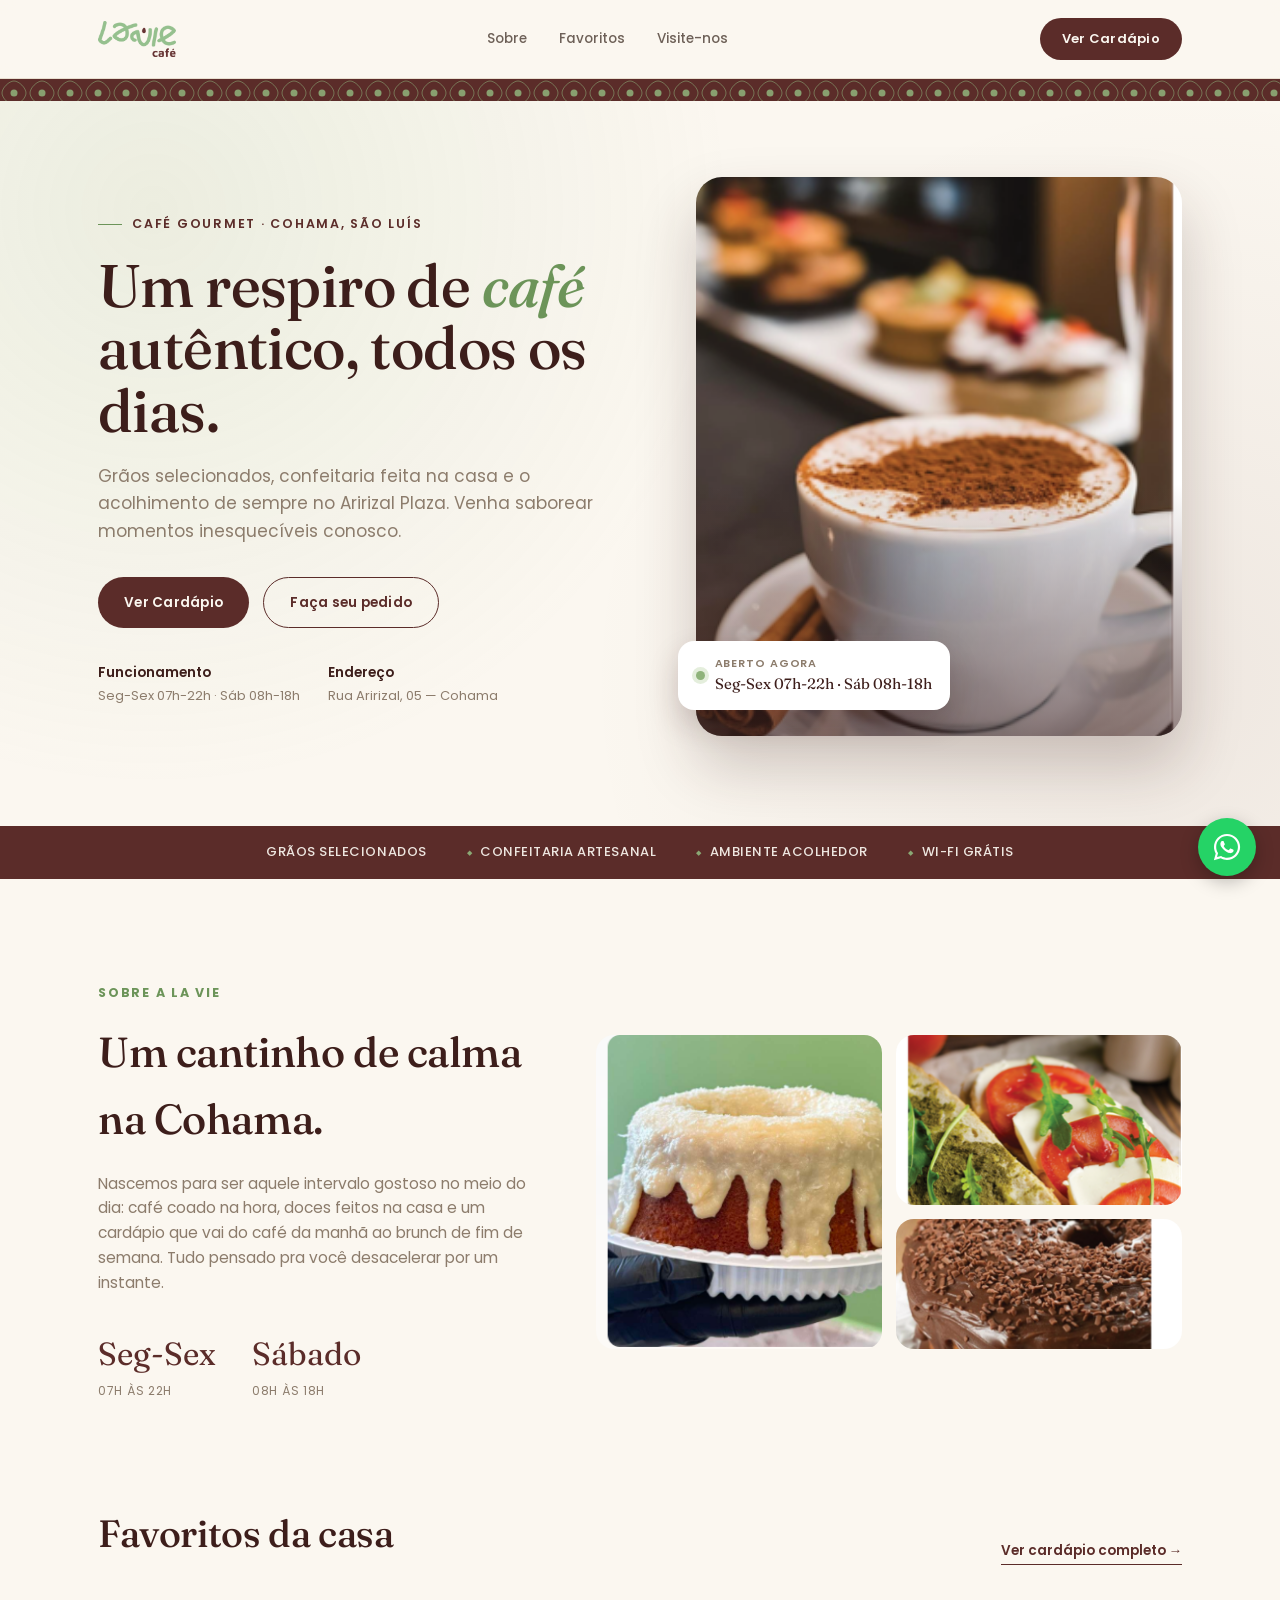
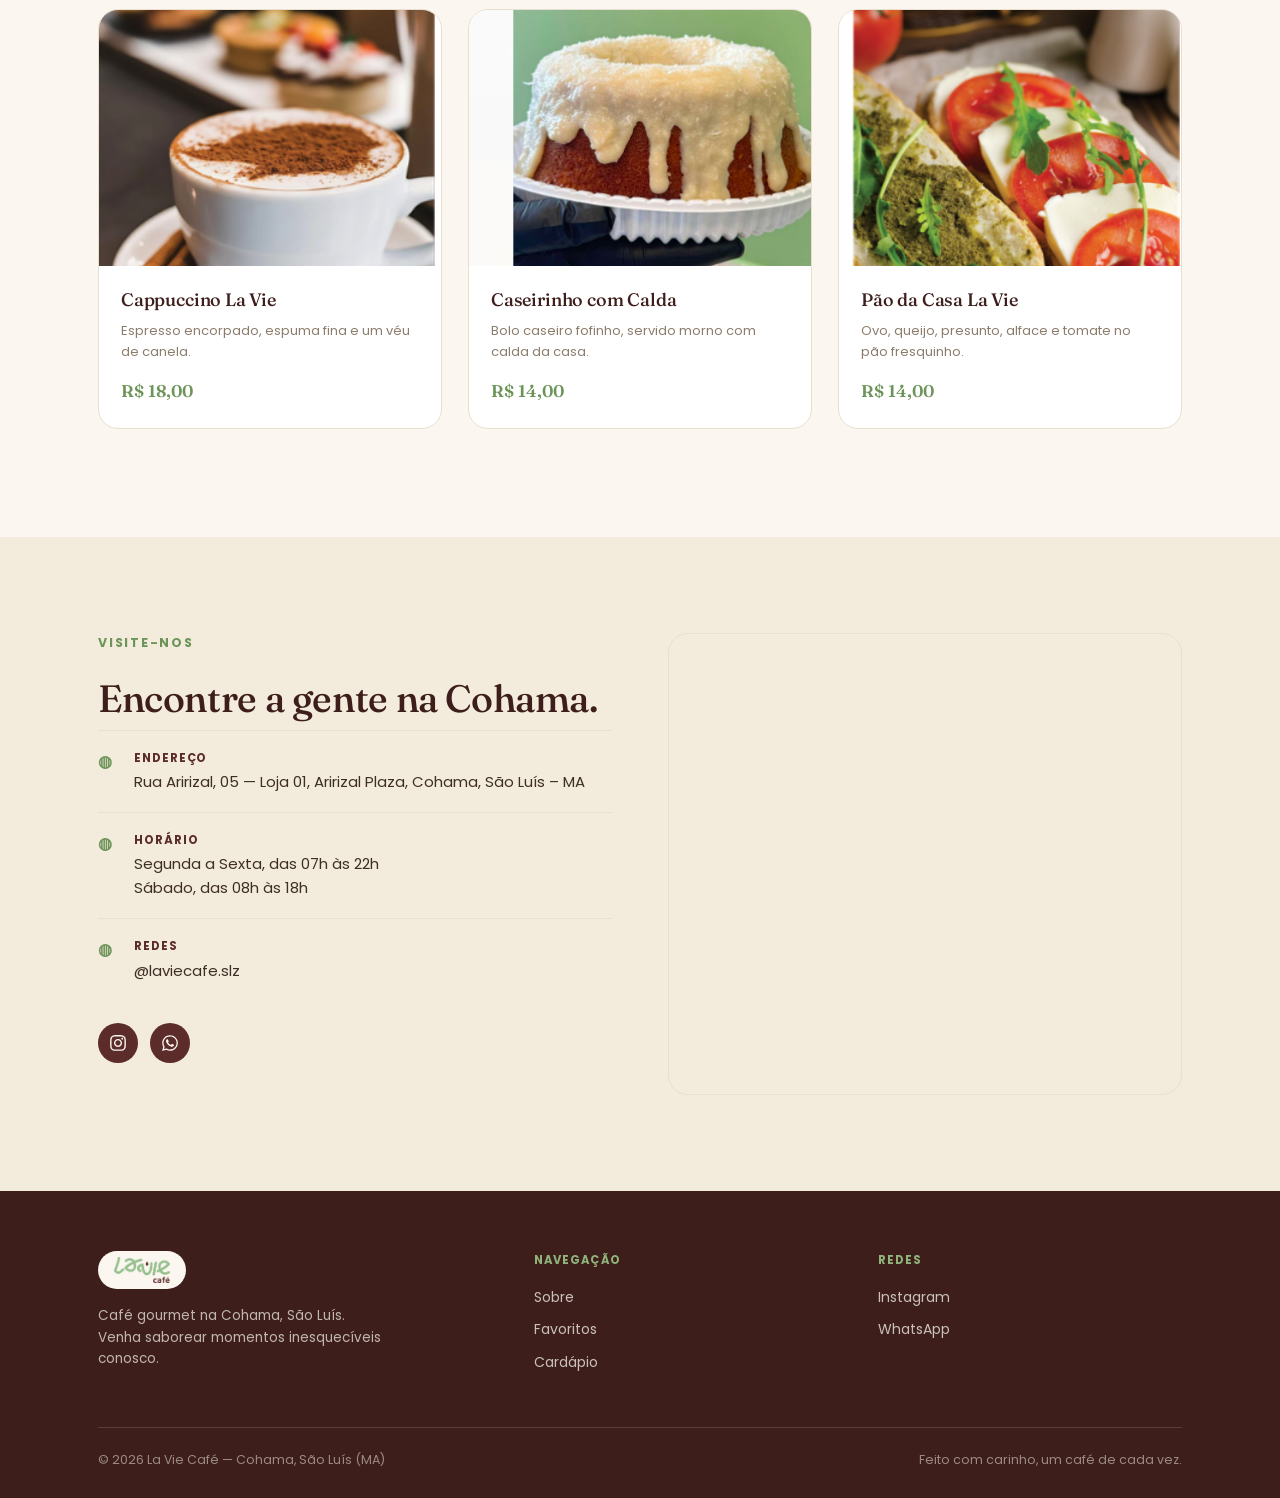
==== commit c7e836db: "Atualiza horário de funcionamento (seg-sex 7h-22h, sáb 8h-18h) Horário antigo era igual todos os dia" ====
--- a/index.html
+++ b/index.html
@@ -5,14 +5,21 @@
 <meta name="viewport" content="width=device-width, initial-scale=1.0">
 <title>La Vie Café | SLZ — Café Gourmet em Cohama, São Luís</title>
 
+<!-- Favicon -->
+<link rel="icon" type="image/svg+xml" href="assets/favicon.svg">
+<link rel="icon" type="image/png" sizes="32x32" href="assets/favicon-32x32.png">
+<link rel="icon" type="image/png" sizes="16x16" href="assets/favicon-16x16.png">
+<link rel="shortcut icon" href="assets/favicon.ico">
+<link rel="apple-touch-icon" sizes="180x180" href="assets/apple-touch-icon.png">
+
 <!-- Fontes -->
 <link rel="preconnect" href="https://fonts.googleapis.com">
 <link rel="preconnect" href="https://fonts.gstatic.com" crossorigin>
 <link href="https://fonts.googleapis.com/css2?family=Caveat:wght@600;700&family=Fraunces:ital,opsz,wght@0,9..144,400;0,9..144,500;0,9..144,600;1,9..144,500&family=Poppins:wght@300;400;500;600;700&display=swap" rel="stylesheet">
 
 <!-- CSS: base.css tem as cores/reset, home.css é só desta página -->
-<link rel="stylesheet" href="css/base.css">
-<link rel="stylesheet" href="css/home.css">
+<link rel="stylesheet" href="css/base.css?v=2">
+<link rel="stylesheet" href="css/home.css?v=2">
 </head>
 <body>
 
@@ -38,10 +45,10 @@
       <p class="lede">Grãos selecionados, confeitaria feita na casa e o acolhimento de sempre no Aririzal Plaza. Venha saborear momentos inesquecíveis conosco.</p>
       <div class="hero-actions">
         <a href="cardapio.html" class="btn btn-primary">Ver Cardápio</a>
-        <a href="https://wa.me/5598999999999?text=Ol%C3%A1!%20Gostaria%20de%20fazer%20um%20pedido." class="btn btn-ghost" target="_blank" rel="noopener">Faça seu pedido</a>
+        <a href="https://wa.me/5598992513116?text=Ol%C3%A1!%20Gostaria%20de%20fazer%20um%20pedido." class="btn btn-ghost" target="_blank" rel="noopener">Faça seu pedido</a>
       </div>
       <div class="hero-meta">
-        <div><strong>Funcionamento</strong>Seg – Sáb, 07h às 22h</div>
+        <div><strong>Funcionamento</strong>Seg-Sex 07h-22h · Sáb 08h-18h</div>
         <div><strong>Endereço</strong>Rua Aririzal, 05 — Cohama</div>
       </div>
     </div>
@@ -51,7 +58,7 @@
       </div>
       <div class="badge">
         <span class="dot"></span>
-        <div><div class="t1">Aberto agora</div><div class="t2">07h às 22h</div></div>
+        <div><div class="t1">Aberto agora</div><div class="t2">Seg-Sex 07h-22h · Sáb 08h-18h</div></div>
       </div>
     </div>
   </div>
@@ -73,8 +80,8 @@
       <h2>Um cantinho de calma na Cohama.</h2>
       <p>Nascemos para ser aquele intervalo gostoso no meio do dia: café coado na hora, doces feitos na casa e um cardápio que vai do café da manhã ao brunch de fim de semana. Tudo pensado pra você desacelerar por um instante.</p>
       <div class="stats">
-        <div><div class="n">Seg a Sáb</div><div class="l">Sabado - 8 a 18h</div></div>
-        <div><div class="n">07h-22h</div><div class="l"></div></div>
+        <div><div class="n">Seg-Sex</div><div class="l">07h às 22h</div></div>
+        <div><div class="n">Sábado</div><div class="l">08h às 18h</div></div>
       </div>
     </div>
     <div class="collage">
@@ -141,7 +148,7 @@
         <a href="https://instagram.com/laviecafe.slz" target="_blank" rel="noopener" aria-label="Instagram">
           <svg viewBox="0 0 448 512" width="18" height="18" fill="currentColor" aria-hidden="true"><path d="M224.1 141c-63.6 0-114.9 51.3-114.9 114.9s51.3 114.9 114.9 114.9S339 319.5 339 255.9 287.7 141 224.1 141zm0 189.6c-41.1 0-74.7-33.5-74.7-74.7s33.5-74.7 74.7-74.7 74.7 33.5 74.7 74.7-33.6 74.7-74.7 74.7zm146.4-194.3c0 14.9-12 26.8-26.8 26.8-14.9 0-26.8-12-26.8-26.8s12-26.8 26.8-26.8 26.8 12 26.8 26.8zm76.1 27.2c-1.7-35.9-9.9-67.7-36.2-93.9-26.2-26.2-58-34.4-93.9-36.2-37-2.1-147.9-2.1-184.9 0-35.8 1.7-67.6 9.9-93.9 36.1s-34.4 58-36.2 93.9c-2.1 37-2.1 147.9 0 184.9 1.7 35.9 9.9 67.7 36.2 93.9s58 34.4 93.9 36.2c37 2.1 147.9 2.1 184.9 0 35.9-1.7 67.7-9.9 93.9-36.2 26.2-26.2 34.4-58 36.2-93.9 2.1-37 2.1-147.8 0-184.8zM398.8 388c-7.8 19.6-22.9 34.7-42.6 42.6-29.5 11.7-99.5 9-132.1 9s-102.7 2.6-132.1-9c-19.6-7.8-34.7-22.9-42.6-42.6-11.7-29.5-9-99.5-9-132.1s-2.6-102.7 9-132.1c7.8-19.6 22.9-34.7 42.6-42.6 29.5-11.7 99.5-9 132.1-9s102.7-2.6 132.1 9c19.6 7.8 34.7 22.9 42.6 42.6 11.7 29.5 9 99.5 9 132.1s2.7 102.7-9 132.1z"/></svg>
         </a>
-        <a href="https://wa.me/5598999999999" target="_blank" rel="noopener" aria-label="WhatsApp">
+        <a href="https://wa.me/5598992513116" target="_blank" rel="noopener" aria-label="WhatsApp">
           <svg viewBox="0 0 448 512" width="18" height="18" fill="currentColor" aria-hidden="true"><path d="M380.9 97.1C339 55.1 283.2 32 223.9 32c-122.4 0-222 99.6-222 222 0 39.1 10.2 77.3 29.6 111L0 480l117.7-30.9c32.4 17.7 68.9 27 106.1 27h.1c122.3 0 224.1-99.6 224.1-222 0-59.3-25.2-115-67.1-157zm-157 341.6c-33.2 0-65.7-8.9-94-25.7l-6.7-4-69.8 18.3L72 359.2l-4.4-7c-18.5-29.4-28.2-63.3-28.2-98.2 0-101.7 82.8-184.5 184.6-184.5 49.3 0 95.6 19.2 130.4 54.1 34.8 34.9 56.2 81.2 56.1 130.5 0 101.8-84.9 184.6-186.6 184.6zm101.2-138.2c-5.5-2.8-32.8-16.2-37.9-18-5.1-1.9-8.8-2.8-12.5 2.8-3.7 5.6-14.3 18-17.6 21.8-3.2 3.7-6.5 4.2-12 1.4-32.6-16.3-54-29.1-75.5-66-5.7-9.8 5.7-9.1 16.3-30.3 1.8-3.7.9-6.9-.5-9.7-1.4-2.8-12.5-30.1-17.1-41.2-4.5-10.8-9.1-9.3-12.5-9.5-3.2-.2-6.9-.2-10.6-.2-3.7 0-9.7 1.4-14.8 6.9-5.1 5.6-19.4 19-19.4 46.3 0 27.3 19.9 53.7 22.6 57.4 2.8 3.7 39.1 59.7 94.8 83.8 35.2 15.2 49 16.5 66.6 13.9 10.7-1.6 32.8-13.4 37.4-26.4 4.6-13 4.6-24.1 3.2-26.4-1.3-2.5-5-3.9-10.5-6.6z"/></svg>
         </a>
       </div>
@@ -169,7 +176,7 @@
       <div class="col">
         <div class="col-title">Redes</div>
         <a href="https://instagram.com/laviecafe.slz" target="_blank" rel="noopener">Instagram</a>
-        <a href="https://wa.me/5598999999999" target="_blank" rel="noopener">WhatsApp</a>
+        <a href="https://wa.me/5598992513116" target="_blank" rel="noopener">WhatsApp</a>
       </div>
     </div>
     <div class="foot-bottom">
@@ -179,7 +186,7 @@
   </div>
 </footer>
 
-<a href="https://wa.me/5598999999999?text=Ol%C3%A1!%20Gostaria%20de%20fazer%20um%20pedido." class="whatsapp-float" target="_blank" rel="noopener" aria-label="Fale conosco no WhatsApp">
+<a href="https://wa.me/5598992513116?text=Ol%C3%A1!%20Gostaria%20de%20fazer%20um%20pedido." class="whatsapp-float" target="_blank" rel="noopener" aria-label="Fale conosco no WhatsApp">
   <svg viewBox="0 0 448 512" width="30" height="30" fill="currentColor" aria-hidden="true"><path d="M380.9 97.1C339 55.1 283.2 32 223.9 32c-122.4 0-222 99.6-222 222 0 39.1 10.2 77.3 29.6 111L0 480l117.7-30.9c32.4 17.7 68.9 27 106.1 27h.1c122.3 0 224.1-99.6 224.1-222 0-59.3-25.2-115-67.1-157zm-157 341.6c-33.2 0-65.7-8.9-94-25.7l-6.7-4-69.8 18.3L72 359.2l-4.4-7c-18.5-29.4-28.2-63.3-28.2-98.2 0-101.7 82.8-184.5 184.6-184.5 49.3 0 95.6 19.2 130.4 54.1 34.8 34.9 56.2 81.2 56.1 130.5 0 101.8-84.9 184.6-186.6 184.6zm101.2-138.2c-5.5-2.8-32.8-16.2-37.9-18-5.1-1.9-8.8-2.8-12.5 2.8-3.7 5.6-14.3 18-17.6 21.8-3.2 3.7-6.5 4.2-12 1.4-32.6-16.3-54-29.1-75.5-66-5.7-9.8 5.7-9.1 16.3-30.3 1.8-3.7.9-6.9-.5-9.7-1.4-2.8-12.5-30.1-17.1-41.2-4.5-10.8-9.1-9.3-12.5-9.5-3.2-.2-6.9-.2-10.6-.2-3.7 0-9.7 1.4-14.8 6.9-5.1 5.6-19.4 19-19.4 46.3 0 27.3 19.9 53.7 22.6 57.4 2.8 3.7 39.1 59.7 94.8 83.8 35.2 15.2 49 16.5 66.6 13.9 10.7-1.6 32.8-13.4 37.4-26.4 4.6-13 4.6-24.1 3.2-26.4-1.3-2.5-5-3.9-10.5-6.6z"/></svg>
 </a>
 
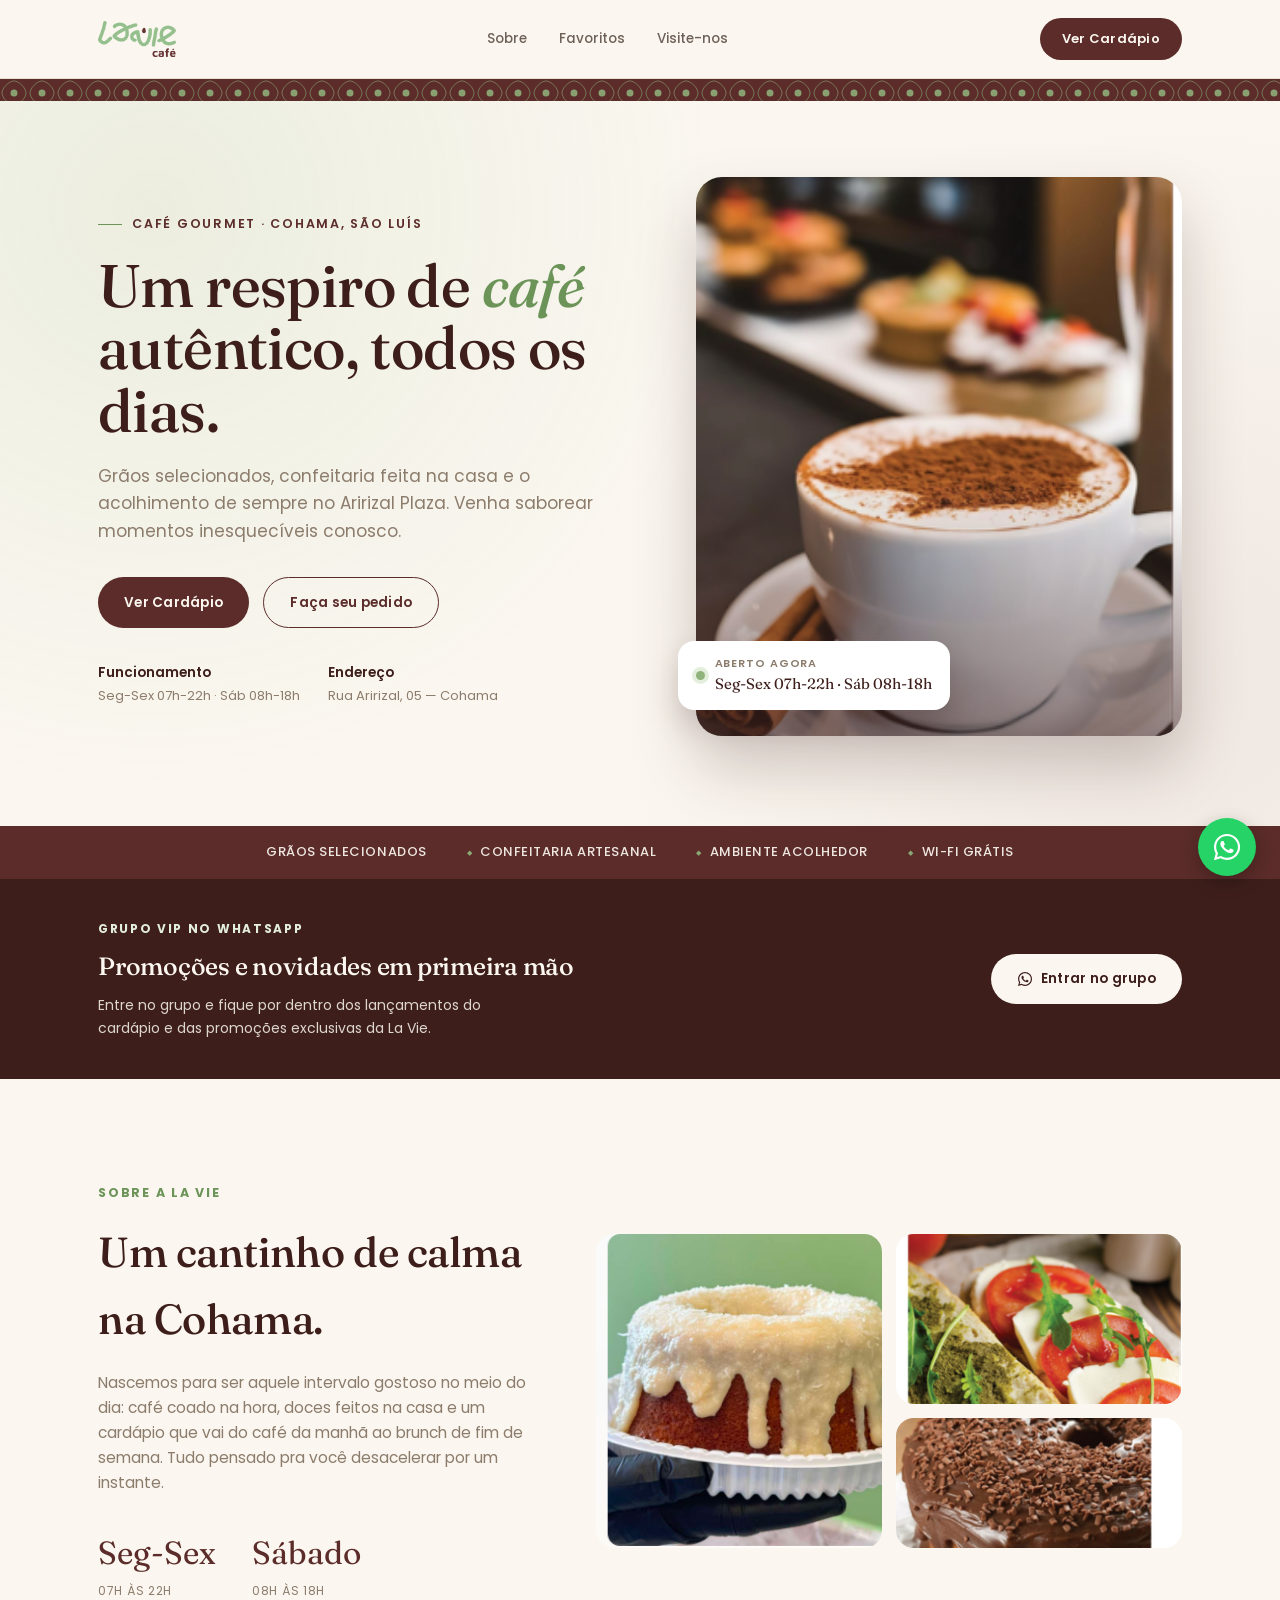
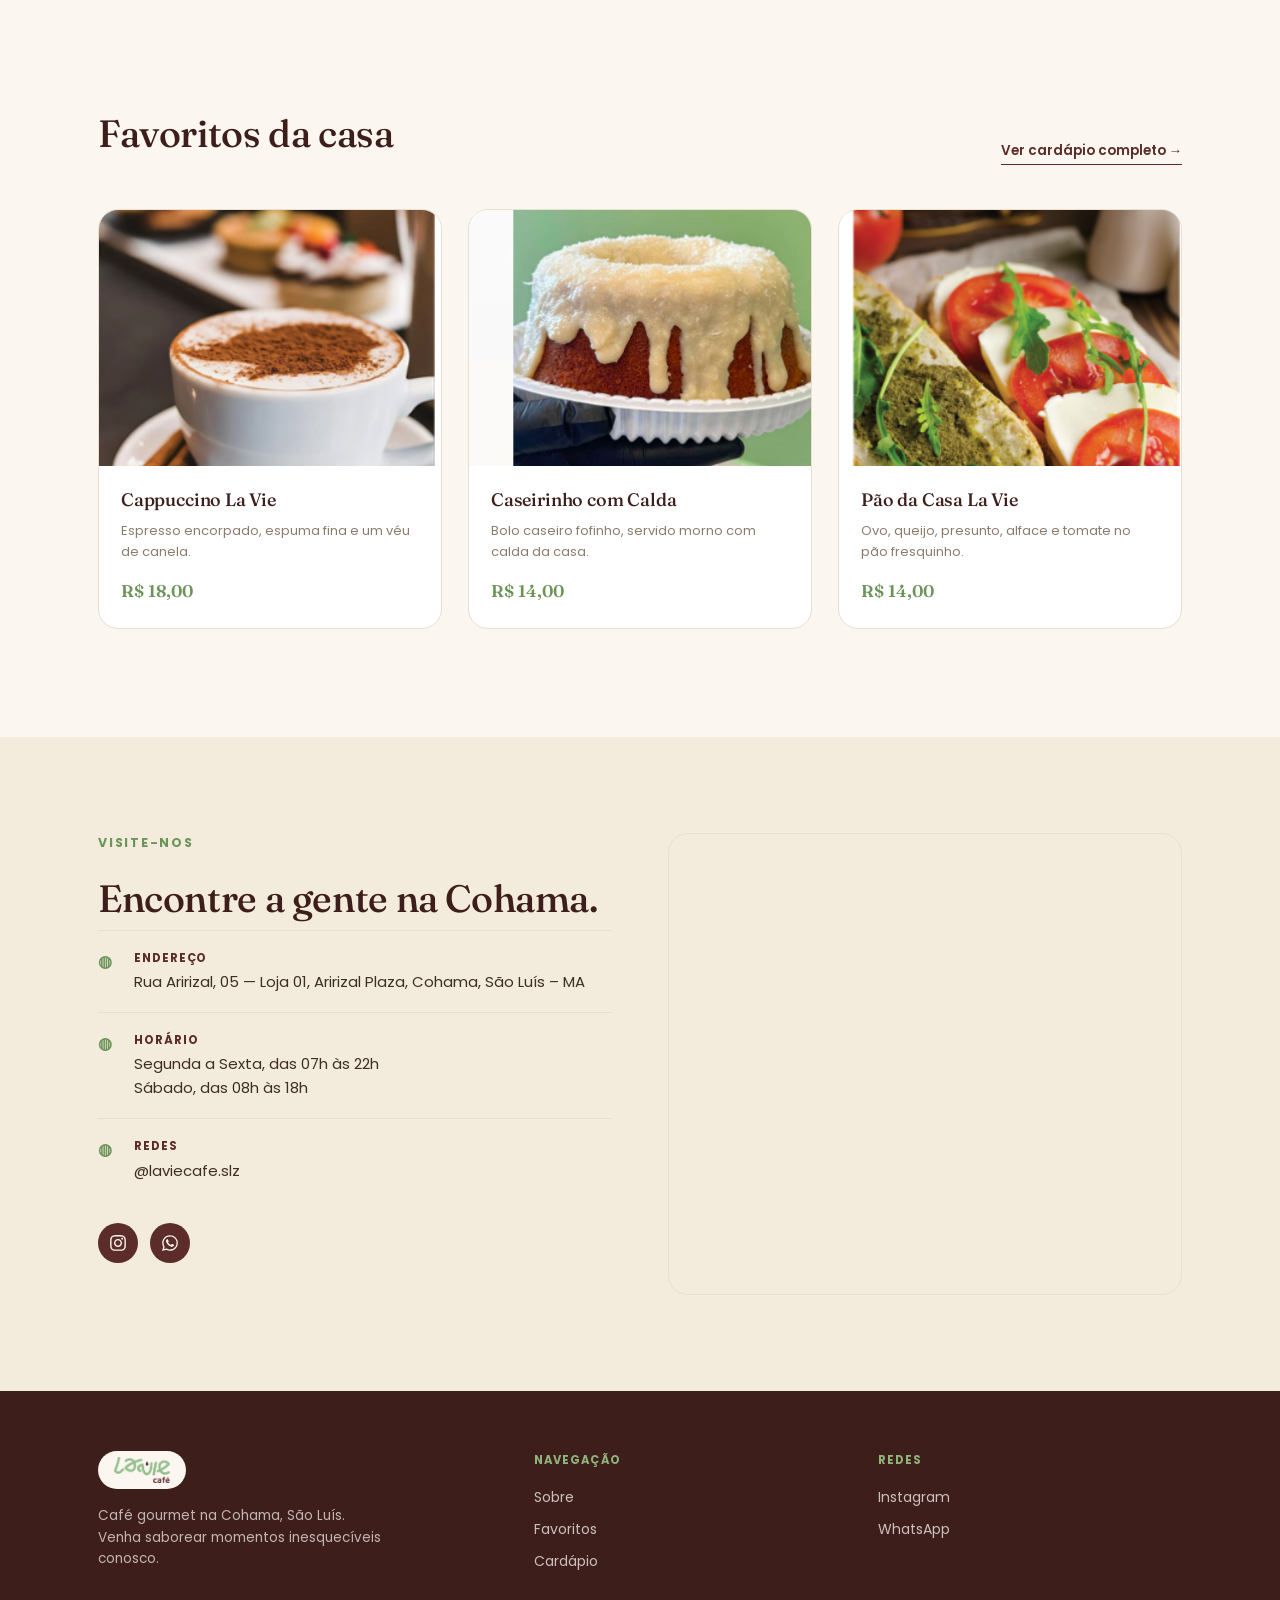
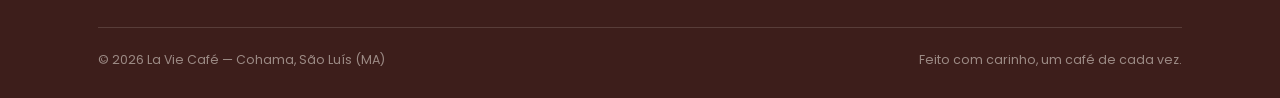
==== commit 9e9911ec: "Adiciona faixa de destaque do Grupo VIP no WhatsApp Nova seção entre a faixa de destaques e "Sobre a" ====
--- a/index.html
+++ b/index.html
@@ -72,6 +72,20 @@
     <span>Wi-Fi grátis</span>
   </div>
 </div>
+
+<section class="vip-cta">
+  <div class="wrap vip-cta-inner">
+    <div>
+      <div class="vip-cta-kicker">Grupo VIP no WhatsApp</div>
+      <h2>Promoções e novidades em primeira mão</h2>
+      <p>Entre no grupo e fique por dentro dos lançamentos do cardápio e das promoções exclusivas da La Vie.</p>
+    </div>
+    <a href="https://chat.whatsapp.com/Ezlev4Pyl802zNKS3tp0Z6" class="btn btn-vip" target="_blank" rel="noopener">
+      <svg viewBox="0 0 448 512" width="16" height="16" fill="currentColor" aria-hidden="true"><path d="M380.9 97.1C339 55.1 283.2 32 223.9 32c-122.4 0-222 99.6-222 222 0 39.1 10.2 77.3 29.6 111L0 480l117.7-30.9c32.4 17.7 68.9 27 106.1 27h.1c122.3 0 224.1-99.6 224.1-222 0-59.3-25.2-115-67.1-157zm-157 341.6c-33.2 0-65.7-8.9-94-25.7l-6.7-4-69.8 18.3L72 359.2l-4.4-7c-18.5-29.4-28.2-63.3-28.2-98.2 0-101.7 82.8-184.5 184.6-184.5 49.3 0 95.6 19.2 130.4 54.1 34.8 34.9 56.2 81.2 56.1 130.5 0 101.8-84.9 184.6-186.6 184.6zm101.2-138.2c-5.5-2.8-32.8-16.2-37.9-18-5.1-1.9-8.8-2.8-12.5 2.8-3.7 5.6-14.3 18-17.6 21.8-3.2 3.7-6.5 4.2-12 1.4-32.6-16.3-54-29.1-75.5-66-5.7-9.8 5.7-9.1 16.3-30.3 1.8-3.7.9-6.9-.5-9.7-1.4-2.8-12.5-30.1-17.1-41.2-4.5-10.8-9.1-9.3-12.5-9.5-3.2-.2-6.9-.2-10.6-.2-3.7 0-9.7 1.4-14.8 6.9-5.1 5.6-19.4 19-19.4 46.3 0 27.3 19.9 53.7 22.6 57.4 2.8 3.7 39.1 59.7 94.8 83.8 35.2 15.2 49 16.5 66.6 13.9 10.7-1.6 32.8-13.4 37.4-26.4 4.6-13 4.6-24.1 3.2-26.4-1.3-2.5-5-3.9-10.5-6.6z"/></svg>
+      Entrar no grupo
+    </a>
+  </div>
+</section>
 
 <section class="sobre" id="sobre">
   <div class="wrap">
--- a/css/home.css
+++ b/css/home.css
@@ -94,6 +94,15 @@
 .strip .wrap span::before{ content:"◆"; font-size:7px; color:var(--green); }
 .strip .wrap span:first-child::before{ display:none; }
 
+/* ---------- Grupo VIP (CTA) ---------- */
+.vip-cta{ background:var(--wine-deep); padding:40px 0; }
+.vip-cta-inner{ display:flex; align-items:center; justify-content:space-between; gap:28px; flex-wrap:wrap; }
+.vip-cta-kicker{ font-size:12px; letter-spacing:.14em; text-transform:uppercase; color:var(--green-soft); font-weight:700; margin-bottom:8px; }
+.vip-cta h2{ font-size:25px; color:var(--cream); }
+.vip-cta p{ margin-top:8px; font-size:14px; color:rgba(251,247,240,.85); max-width:46ch; }
+.btn-vip{ background:var(--cream); color:var(--wine-deep); white-space:nowrap; }
+.btn-vip:hover{ background:var(--white); transform:translateY(-2px); box-shadow:0 12px 26px rgba(0,0,0,.18); }
+
 /* ---------- Sobre ---------- */
 .sobre{ padding:104px 0; }
 .sobre .wrap{ display:grid; grid-template-columns:.85fr 1.15fr; gap:64px; align-items:center; }
@@ -164,4 +173,5 @@
   .foot-grid{ grid-template-columns:1fr; gap:30px; }
   .badge{ left:16px; }
   .collage{ grid-template-rows:220px 150px; }
+  .vip-cta-inner{ align-items:flex-start; }
 }
